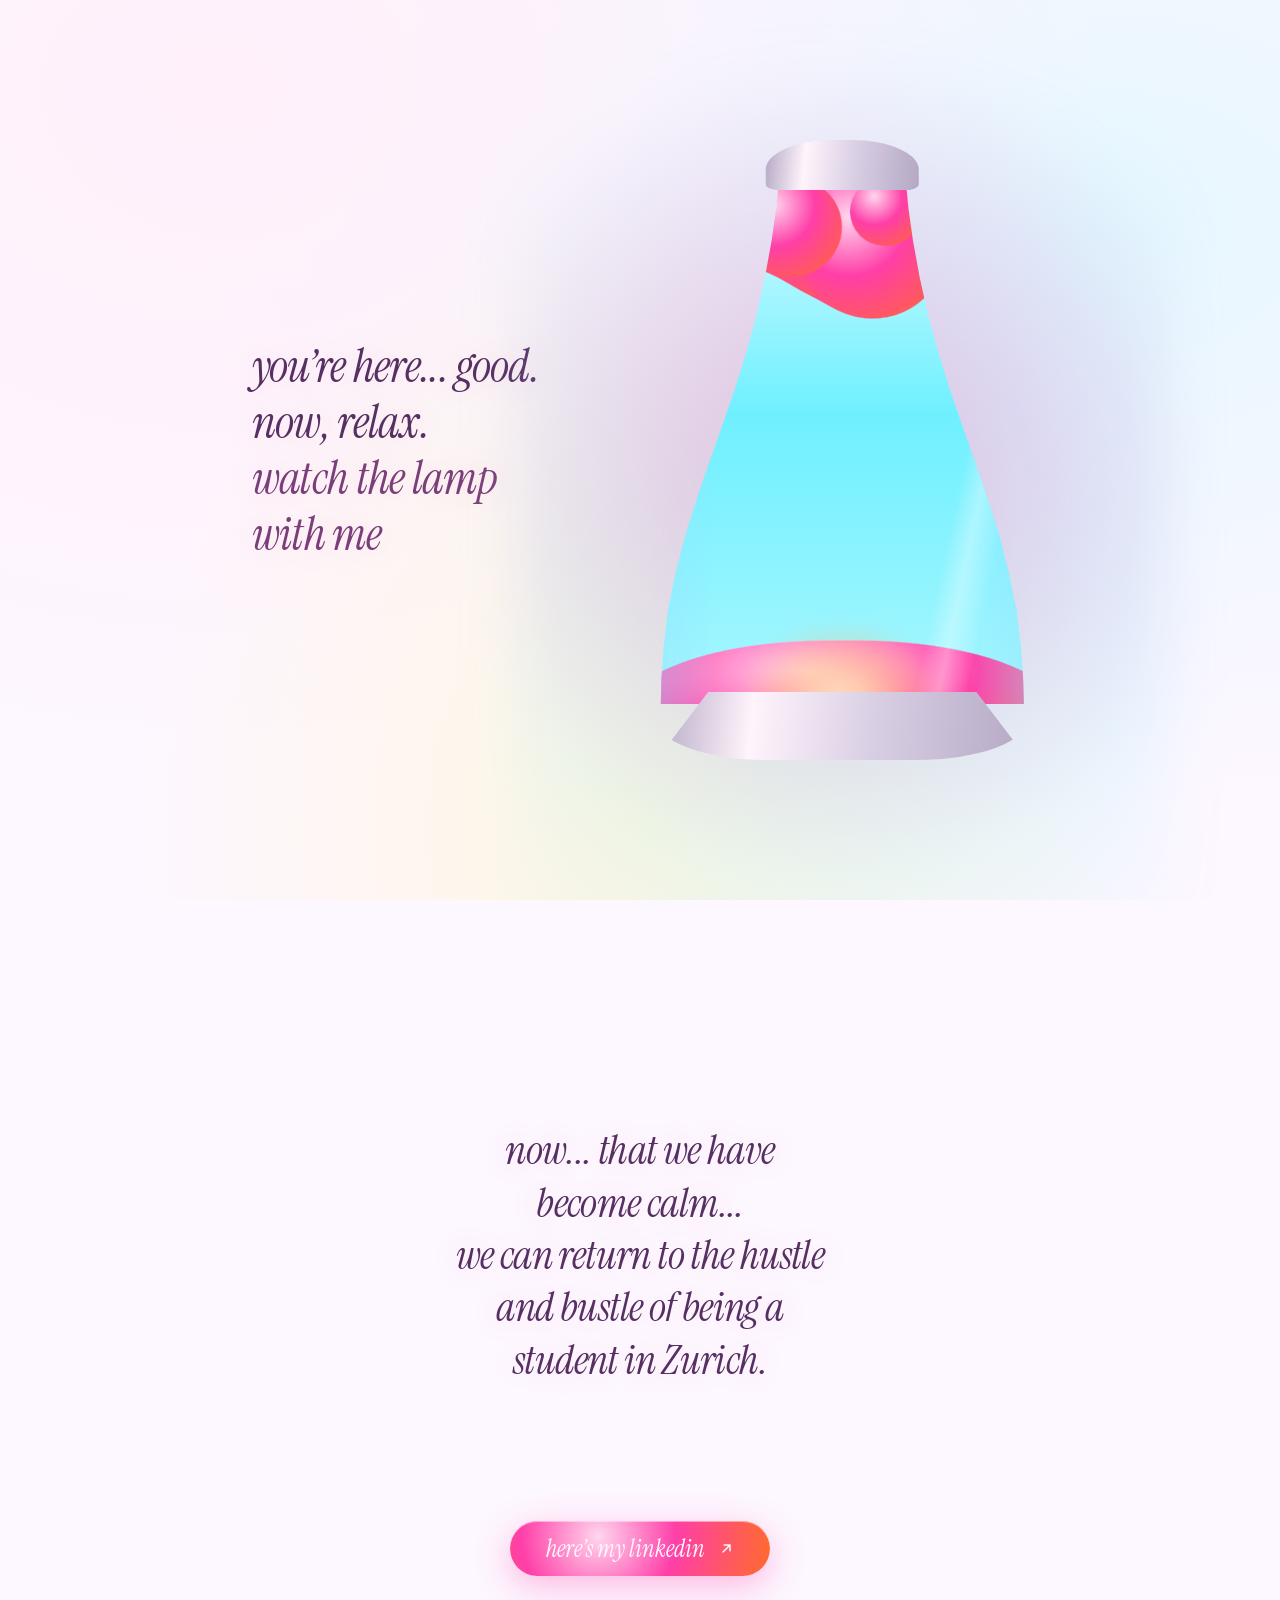
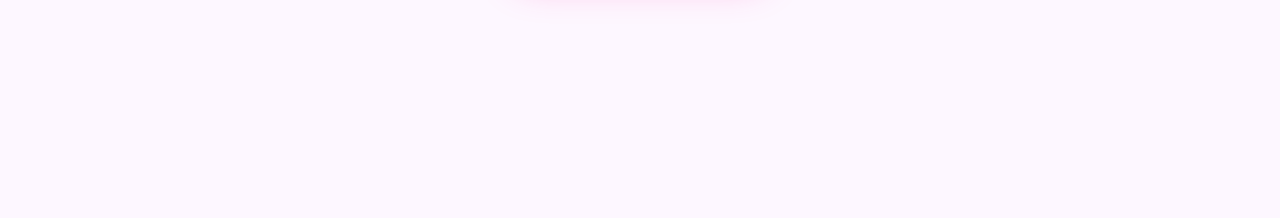
==== index.html @ 553db2cd "speed" ====
<!DOCTYPE html>
<html lang="en">
<head>
<link rel="icon" type="image/png" href="icon.png">
<meta charset="utf-8">
<meta name="viewport" content="width=device-width, initial-scale=1">
<title>Hang out with Lisa's amazing Lava lamp</title>
<style>
  @import url('https://fonts.googleapis.com/css2?family=Instrument+Serif:ital@0;1&display=swap');

  :root{
    --room-a:  #fff0fa;
    --room-b:  #e6f7ff;
    --room-c:  #fff6e2;

    --fluid-a: #6ff0ff;
    --fluid-b: #a8f7ff;
    --fluid-c: #d8fbff;

    --wax-a:   #ff3fa8;
    --wax-b:   #ff6b2c;
    --wax-hi:  #ffd6ee;

    --metal-a: #fff4fb;
    --metal-b: #d9cfe4;
    --metal-c: #b4a8c4;

    --ink:     #562f63;
  }

  *{ margin:0; padding:0; box-sizing:border-box; }

  html{ height:100%; scroll-behavior:smooth; }

  body{
    min-height:100%;
    /* Pinned to the viewport so the room behind the lamp never slides away. */
    background:
      radial-gradient(ellipse at 50% 92%, var(--room-c) 0%, transparent 55%),
      radial-gradient(ellipse at 18% 10%, var(--room-a) 0%, transparent 60%),
      radial-gradient(ellipse at 85% 25%, var(--room-b) 0%, transparent 60%),
      #fdf7ff;
    background-attachment: fixed;
  }

  /* Each screen is one full held breath. */
  .stage{
    position:relative;
    height:100vh;
    display:flex;
    align-items:center;
    justify-content:center;
    gap: clamp(2rem, 7vw, 7rem);
    padding: 5vmin;
    overflow:hidden;
  }

  /* ---- the invitation -------------------------------------------------- */

  .words{
    font-family: 'Instrument Serif', 'Iowan Old Style', Georgia, serif;
    font-style: italic;
    color: var(--ink);
    font-size: clamp(1.6rem, 3.6vw, 3.1rem);
    line-height: 1.22;
    letter-spacing: -.015em;
    max-width: 15ch;
    text-shadow: 0 0 34px rgba(255,63,168,.20);
    /* Settles into the lamp's own 9s pulse once all three lines have landed. */
    animation: breathe 9s ease-in-out 7.5s infinite;
  }

  .line{
    display:block;
    opacity:0;
    filter: blur(7px);
    transform: translateY(.4em);
    animation: surface 2.6s cubic-bezier(.22,.61,.36,1) forwards;
  }

  /* Each line arrives at roughly the pace of a blob completing a rise. */
  .line:nth-child(1){ animation-delay: .8s; }
  .line:nth-child(2){ animation-delay: 3.2s; }
  .line:nth-child(3){ animation-delay: 5.6s; }

  .line:nth-child(3){ color:#7a3f7a; }

  @keyframes surface{
    to{ opacity:1; filter: blur(0); transform: translateY(0); }
  }

  .lamp{
    position:relative;
    height: min(78vh, 620px);
    aspect-ratio: 3 / 5;
    display:grid;
    place-items:center;
  }

  /* Light thrown onto the room behind the glass. */
  .halo{
    position:absolute;
    inset:-38%;
    background:
      radial-gradient(circle at 50% 52%, rgba(255,63,168,.30) 0%, transparent 62%),
      radial-gradient(circle at 50% 60%, rgba(111,240,255,.34) 0%, transparent 70%);
    filter: blur(28px);
    animation: breathe 9s ease-in-out infinite;
  }

  /* ---- glass vessel ---------------------------------------------------- */

  .vessel{
    position:absolute;
    inset:6% 0 9% 0;
    overflow:hidden;
    /* Tapered vase silhouette: narrow neck bellying out toward the base. */
    clip-path: polygon(
      33% 0%, 32.2% 6%, 31% 12%, 29.2% 19%, 27% 26%, 24.3% 33%,
      21.2% 40%, 17.8% 47%, 14.3% 54%, 10.9% 61%, 7.8% 68%,
      5.2% 75%, 3.2% 82%, 2% 89%, 1.4% 95%, 1.2% 100%,
      98.8% 100%, 98.6% 95%, 98% 89%, 96.8% 82%, 94.8% 75%,
      92.2% 68%, 89.1% 61%, 85.7% 54%, 82.2% 47%, 78.8% 40%,
      75.7% 33%, 73% 26%, 70.8% 19%, 69% 12%, 67.8% 6%, 67% 0%
    );
    background:
      linear-gradient(180deg, var(--fluid-c) 0%, var(--fluid-a) 45%, var(--fluid-b) 100%);
  }

  /* ---- the wax --------------------------------------------------------- */

  .goo{
    position:absolute;
    inset:0;
    filter: url(#goo);
  }

  .blob{
    position:absolute;
    border-radius:50%;
    background: radial-gradient(circle at 34% 28%,
      var(--wax-hi) 0%, var(--wax-a) 42%, var(--wax-b) 100%);
    will-change: transform;
  }

  /* Reservoir at the base — blobs pinch off from it and drop back into it. */
  .pool{
    position:absolute;
    left:-12%;
    bottom:-14%;
    width:124%;
    height:26%;
    border-radius:46% 46% 12% 12% / 62% 62% 12% 12%;
    background: radial-gradient(ellipse at 42% 22%,
      var(--wax-hi) 0%, var(--wax-a) 46%, var(--wax-b) 100%);
    animation: bulge 11s ease-in-out infinite;
  }

  /* Cooled wax collecting under the neck. */
  .ceiling{
    position:absolute;
    left:8%;
    top:-9%;
    width:84%;
    height:17%;
    border-radius:16% 16% 52% 52% / 16% 16% 68% 68%;
    background: radial-gradient(ellipse at 54% 78%,
      var(--wax-hi) 0%, var(--wax-a) 48%, var(--wax-b) 100%);
    animation: sag 13s ease-in-out infinite;
  }

  .k1{ width:33%; height:23%; left:30%; animation: lava-1 19s ease-in-out infinite; }
  .k2{ width:24%; height:17%; left:16%; animation: lava-2 26s ease-in-out infinite; }
  .k3{ width:40%; height:27%; left:38%; animation: lava-3 23s ease-in-out infinite; }
  .k4{ width:19%; height:13%; left:52%; animation: lava-4 31s ease-in-out infinite; }
  .k5{ width:28%; height:19%; left:22%; animation: lava-5 29s ease-in-out infinite; }

  /* ---- glass, cap, base ------------------------------------------------ */

  /* Specular streaks sit above the wax, inside the same clip. */
  .glass{
    position:absolute;
    inset:0;
    pointer-events:none;
    background:
      linear-gradient(102deg,
        rgba(255,255,255,0) 6%,
        rgba(255,255,255,.68) 13%,
        rgba(255,255,255,0) 21%),
      linear-gradient(102deg,
        rgba(255,255,255,0) 76%,
        rgba(255,255,255,.34) 81%,
        rgba(255,255,255,0) 87%),
      linear-gradient(90deg,
        rgba(150,225,255,.42) 0%,
        rgba(255,255,255,0) 16%,
        rgba(255,255,255,0) 84%,
        rgba(150,225,255,.42) 100%);
  }

  .bubble{
    position:absolute;
    width:5px; height:5px;
    border-radius:50%;
    background: rgba(255,255,255,.85);
  }
  .u1{ left:26%; animation: bubble 7s linear infinite; }
  .u2{ left:58%; animation: bubble 9s linear infinite 2s; }
  .u3{ left:71%; animation: bubble 11s linear infinite 5s; }
  .u4{ left:41%; animation: bubble 8s linear infinite 6.5s; }

  .cap, .base{
    position:absolute;
    left:50%;
    transform: translateX(-50%);
    background: linear-gradient(96deg,
      var(--metal-c) 0%, var(--metal-a) 26%, var(--metal-b) 58%, var(--metal-c) 100%);
  }

  .cap{
    top:0;
    width:41%;
    height:8%;
    border-radius: 44% 44% 8% 8% / 60% 60% 12% 12%;
  }

  .base{
    bottom:0;
    width:100%;
    height:11%;
    border-radius: 8% 8% 30% 30% / 22% 22% 60% 60%;
    clip-path: polygon(14% 0%, 86% 0%, 100% 100%, 0% 100%);
  }

  /* The bulb glow spilling up out of the base. */
  .filament{
    position:absolute;
    bottom:8%;
    left:50%;
    width:56%;
    height:14%;
    transform: translateX(-50%);
    background: radial-gradient(ellipse at 50% 100%,
      rgba(255,244,190,.95) 0%, rgba(255,190,120,.5) 40%, transparent 72%);
    filter: blur(9px);
    animation: breathe 9s ease-in-out infinite;
  }

  /* ---- the way out ----------------------------------------------------- */

  /* Arrives only after the third line has landed, so it never hurries you. */
  .cue{
    position:absolute;
    left:50%;
    bottom: 3.5vmin;
    transform: translateX(-50%);
    display:flex;
    flex-direction:column;
    align-items:center;
    gap:.5em;
    font-family: 'Instrument Serif', Georgia, serif;
    font-style: italic;
    font-size: clamp(.85rem, 1.5vw, 1.05rem);
    color: rgba(86,47,99,.55);
    text-decoration:none;
    opacity:0;
    animation: surface 2.6s cubic-bezier(.22,.61,.36,1) 8.4s forwards;
  }
  .cue svg{ animation: drift 4s ease-in-out infinite; }
  .cue:hover, .cue:focus-visible{ color: var(--ink); }

  /* ---- coming back up -------------------------------------------------- */

  .return{ flex-direction: column; text-align:center; }

  .murmur{
    font-family: 'Instrument Serif', 'Iowan Old Style', Georgia, serif;
    font-style: italic;
    color: var(--ink);
    font-size: clamp(1.4rem, 3.2vw, 2.7rem);
    line-height: 1.28;
    letter-spacing: -.015em;
    max-width: 20ch;
    text-shadow: 0 0 34px rgba(255,63,168,.20);
  }

  .beat{
    display:block;
    opacity:0;
    filter: blur(7px);
    transform: translateY(.4em);
  }
  .beat:nth-child(3){ color:#7a3f7a; }

  /* Held until the section is actually in view, then paced like the wax. */
  .lit .beat{ animation: surface 2.6s cubic-bezier(.22,.61,.36,1) forwards; }
  .lit .beat:nth-child(1){ animation-delay: .2s; }
  .lit .beat:nth-child(2){ animation-delay: 1.9s; }
  .lit .beat:nth-child(3){ animation-delay: 3.6s; }

  .handoff{
    margin-top: clamp(2rem, 5vh, 3.4rem);
    opacity:0;
    filter: blur(7px);
    transform: translateY(.4em);
  }
  .lit .handoff{ animation: surface 2.6s cubic-bezier(.22,.61,.36,1) 4.9s forwards; }

  /* A blob that made it all the way to the top and cooled into a button. */
  .lifeline{
    display:inline-flex;
    align-items:center;
    gap:.6em;
    font-family: 'Instrument Serif', Georgia, serif;
    font-style: italic;
    font-size: clamp(1.05rem, 2vw, 1.5rem);
    color:#fff8fc;
    text-decoration:none;
    padding:.5em 1.5em;
    border-radius:999px;
    background: radial-gradient(circle at 34% 28%,
      var(--wax-hi) 0%, var(--wax-a) 44%, var(--wax-b) 100%);
    box-shadow:
      0 10px 34px rgba(255,63,168,.34),
      inset 0 1px 0 rgba(255,255,255,.45);
    transition: transform .45s cubic-bezier(.22,.61,.36,1), box-shadow .45s ease;
  }
  .lifeline:hover, .lifeline:focus-visible{
    transform: translateY(-3px);
    box-shadow:
      0 16px 44px rgba(255,63,168,.44),
      inset 0 1px 0 rgba(255,255,255,.6);
  }

  :focus-visible{ outline:2px solid var(--wax-a); outline-offset:4px; }

  /* ---- motion ---------------------------------------------------------- */

  /* Rise slow, hover, sink slow — with squash and stretch at the turns. */
  @keyframes lava-1{
    0%,100%{ transform: translate(0, 300%) scale(.85, .7); }
    18%    { transform: translate(-14%, 170%) scale(1.05, 1.15); }
    42%    { transform: translate(10%, 40%) scale(1, 1); }
    54%    { transform: translate(4%, -6%) scale(1.2, .82); }
    72%    { transform: translate(-8%, 90%) scale(.92, 1.1); }
  }
  @keyframes lava-2{
    0%,100%{ transform: translate(0, 330%) scale(.8, .68); }
    26%    { transform: translate(18%, 200%) scale(1.1, 1.12); }
    50%    { transform: translate(30%, 60%) scale(1, 1); }
    62%    { transform: translate(22%, 4%) scale(1.18, .84); }
    80%    { transform: translate(6%, 160%) scale(.95, 1.08); }
  }
  @keyframes lava-3{
    0%,100%{ transform: translate(0, 270%) scale(.78, .64); }
    22%    { transform: translate(-16%, 150%) scale(1.06, 1.14); }
    46%    { transform: translate(-24%, 30%) scale(1, 1); }
    58%    { transform: translate(-18%, -10%) scale(1.22, .8); }
    76%    { transform: translate(-4%, 120%) scale(.9, 1.12); }
  }
  @keyframes lava-4{
    0%,100%{ transform: translate(0, 360%) scale(.75, .62); }
    30%    { transform: translate(22%, 210%) scale(1.12, 1.1); }
    52%    { transform: translate(12%, 70%) scale(1, 1); }
    66%    { transform: translate(-6%, 10%) scale(1.16, .86); }
    84%    { transform: translate(-14%, 190%) scale(.94, 1.06); }
  }
  @keyframes lava-5{
    0%,100%{ transform: translate(0, 310%) scale(.82, .66); }
    24%    { transform: translate(-10%, 180%) scale(1.08, 1.13); }
    48%    { transform: translate(16%, 50%) scale(1, 1); }
    60%    { transform: translate(26%, -4%) scale(1.2, .82); }
    78%    { transform: translate(12%, 140%) scale(.93, 1.09); }
  }

  @keyframes bulge{
    0%,100%{ transform: scale(1, 1); }
    35%    { transform: scale(1.04, 1.16); }
    68%    { transform: scale(.97, .9); }
  }
  @keyframes sag{
    0%,100%{ transform: scale(1, 1); }
    40%    { transform: scale(1.06, 1.2) translateY(4%); }
    72%    { transform: scale(.94, .88); }
  }
  @keyframes bubble{
    0%   { transform: translateY(560%); opacity:0; }
    12%  { opacity:.9; }
    88%  { opacity:.7; }
    100% { transform: translateY(-40%); opacity:0; }
  }
  @keyframes breathe{
    0%,100%{ opacity:.82; }
    50%    { opacity:1; }
  }
  @keyframes drift{
    0%,100%{ transform: translateY(0); }
    50%    { transform: translateY(5px); }
  }

  @media (max-width: 820px){
    .stage{ flex-direction: column; gap: 3vh; }
    .lamp{ height: min(56vh, 460px); }
    .words{ max-width: 20ch; text-align:center; }
    .cue{ bottom: 2vmin; }
  }

  @media (prefers-reduced-motion: reduce){
    .k1{ transform: translate(0, 120%) scale(1, .95); }
    .k2{ transform: translate(18%, 210%) scale(.95, 1); }
    /* ...one per blob, scattered up the vessel */
    .bubble{ opacity: 0; }
    html{ scroll-behavior:auto; }
    .beat, .handoff, .cue{ opacity:1; filter:none; transform:none; animation:none; }
    .cue{ transform: translateX(-50%); }
    .cue svg{ animation:none; }
  }
</style>
</head>
<body>

<section class="stage">

  <p class="words">
    <span class="line">you’re here... good.</span>
    <span class="line">now, relax.</span>
    <span class="line">watch the lamp with me</span>
  </p>

  <div class="lamp">
    <div class="halo"></div>

    <div class="vessel">
      <div class="goo">
        <div class="pool"></div>
        <div class="ceiling"></div>
        <div class="blob k1"></div>
        <div class="blob k2"></div>
        <div class="blob k3"></div>
        <div class="blob k4"></div>
        <div class="blob k5"></div>
      </div>

      <div class="bubble u1"></div>
      <div class="bubble u2"></div>
      <div class="bubble u3"></div>
      <div class="bubble u4"></div>

      <div class="glass"></div>
    </div>

    <div class="filament"></div>
    <div class="cap"></div>
    <div class="base"></div>
  </div>

<!--
  <a class="cue" href="#return">
    when you’re ready
    <svg width="18" height="11" viewBox="0 0 18 11" fill="none" aria-hidden="true">
      <path d="M1 1l8 8 8-8" stroke="currentColor" stroke-width="1.4"
            stroke-linecap="round" stroke-linejoin="round"/>
    </svg>
  </a>
-->

</section>

<section class="stage return" id="return">

  <p class="murmur">
    <span class="beat">now... that we have become calm...</span>
    <span class="beat">we can return to the hustle and bustle of being a student in Zurich.</span>
  </p>

  <div class="handoff">
    <!-- Swap in your own profile URL. -->
    <a class="lifeline" href="www.linkedin.com/in/lisa-gehrig-001ab7400"
       target="_blank" rel="noopener">
      here’s my linkedin
      <svg width="15" height="15" viewBox="0 0 15 15" fill="none" aria-hidden="true">
        <path d="M4 11L11 4M11 4H5.2M11 4v5.8" stroke="currentColor"
              stroke-width="1.5" stroke-linecap="round" stroke-linejoin="round"/>
      </svg>
    </a>
  </div>

</section>

  <!-- Metaballs: blur everything together, then snap the alpha back to a hard
       edge. Shapes that merely come close now fuse into one surface. -->
  <svg width="0" height="0" aria-hidden="true" focusable="false">
    <filter id="goo" x="-25%" y="-25%" width="150%" height="150%"
            color-interpolation-filters="sRGB">
      <feGaussianBlur in="SourceGraphic" stdDeviation="14" result="soft"/>
      <feColorMatrix in="soft" type="matrix" result="tight"
        values="1 0 0 0 0
                0 1 0 0 0
                0 0 1 0 0
                0 0 0 26 -12"/>
      <feComposite in="SourceGraphic" in2="tight" operator="atop"/>
    </filter>
  </svg>

<script>
  // The second screen holds its breath until you've actually arrived.
  const closing = document.getElementById('return');
  const watcher = new IntersectionObserver((entries) => {
    entries.forEach((entry) => {
      if (entry.isIntersecting) {
        entry.target.classList.add('lit');
        watcher.unobserve(entry.target);
      }
    });
  }, { threshold: 0.45 });
  watcher.observe(closing);
</script>

</body>
</html>
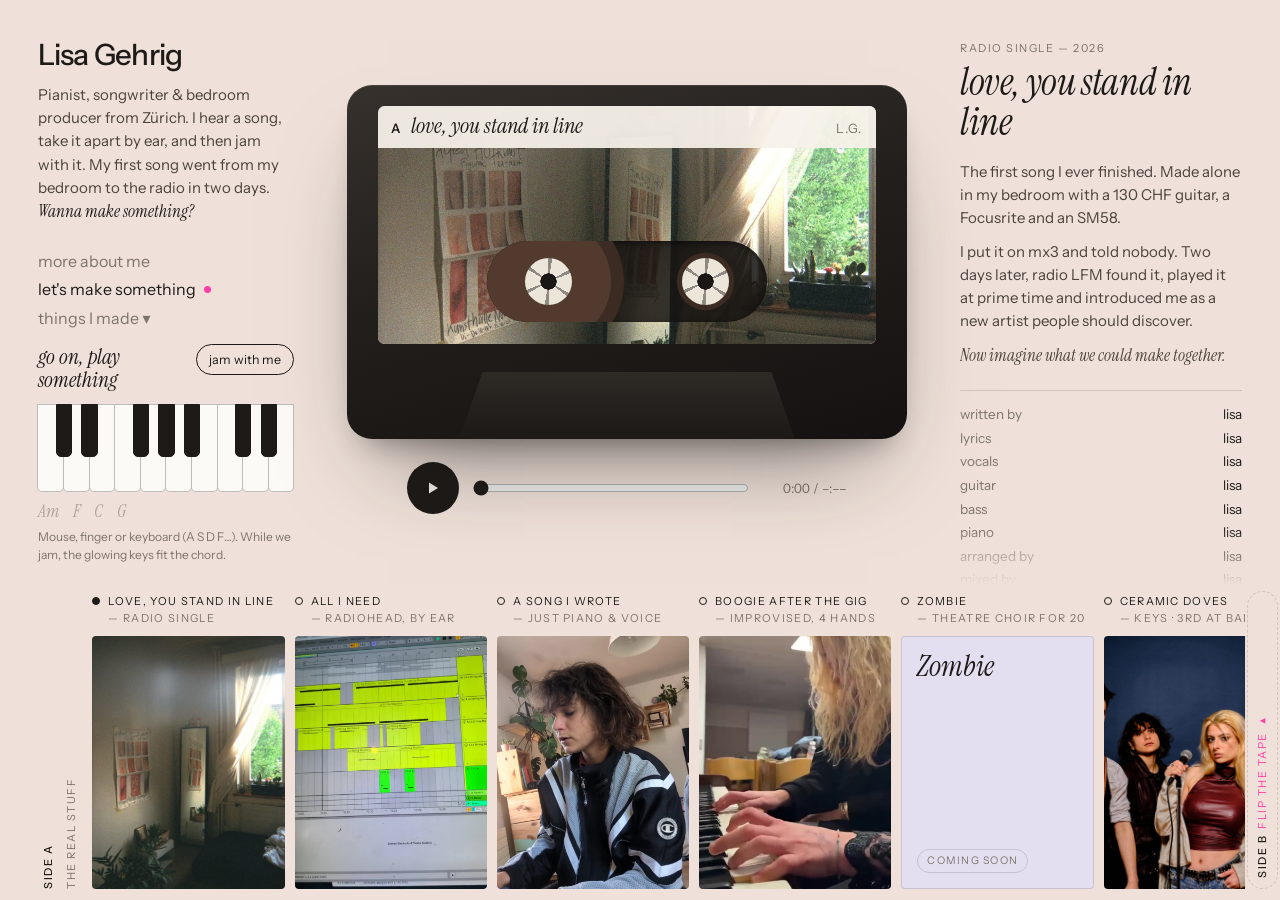
==== commit 0a0acd14: "put music page to front page" ====
--- a/index.html
+++ b/index.html
@@ -1,520 +1,141 @@
 <!DOCTYPE html>
 <html lang="en">
 <head>
-<link rel="icon" type="image/png" href="icon.png">
-<meta charset="utf-8">
-<meta name="viewport" content="width=device-width, initial-scale=1">
-<title>Hang out with Lisa's amazing Lava lamp</title>
-<style>
-  @import url('https://fonts.googleapis.com/css2?family=Instrument+Serif:ital@0;1&display=swap');
+  <meta charset="utf-8">
+  <meta name="viewport" content="width=device-width, initial-scale=1">
+  <title>Lisa Gehrig: let's make music</title>
+  <meta name="description" content="Lisa Gehrig: pianist, songwriter and bedroom producer from Zürich. Co-writing, production, keys for your band. Let's make something together.">
+  <meta name="author" content="Lisa Gehrig">
+  <meta property="og:title" content="Lisa Gehrig: let's make music">
+  <meta property="og:description" content="Pianist, songwriter and bedroom producer from Zürich. My first song went from my bedroom to the radio in two days. Let's make something together.">
+  <link rel="icon" type="image/png" href="../icon.png">
 
-  :root{
-    --room-a:  #fff0fa;
-    --room-b:  #e6f7ff;
-    --room-c:  #fff6e2;
-
-    --fluid-a: #6ff0ff;
-    --fluid-b: #a8f7ff;
-    --fluid-c: #d8fbff;
-
-    --wax-a:   #ff3fa8;
-    --wax-b:   #ff6b2c;
-    --wax-hi:  #ffd6ee;
-
-    --metal-a: #fff4fb;
-    --metal-b: #d9cfe4;
-    --metal-c: #b4a8c4;
-
-    --ink:     #562f63;
-  }
-
-  *{ margin:0; padding:0; box-sizing:border-box; }
-
-  html{ height:100%; scroll-behavior:smooth; }
-
-  body{
-    min-height:100%;
-    /* Pinned to the viewport so the room behind the lamp never slides away. */
-    background:
-      radial-gradient(ellipse at 50% 92%, var(--room-c) 0%, transparent 55%),
-      radial-gradient(ellipse at 18% 10%, var(--room-a) 0%, transparent 60%),
-      radial-gradient(ellipse at 85% 25%, var(--room-b) 0%, transparent 60%),
-      #fdf7ff;
-    background-attachment: fixed;
-  }
-
-  /* Each screen is one full held breath. */
-  .stage{
-    position:relative;
-    height:100vh;
-    display:flex;
-    align-items:center;
-    justify-content:center;
-    gap: clamp(2rem, 7vw, 7rem);
-    padding: 5vmin;
-    overflow:hidden;
-  }
-
-  /* ---- the invitation -------------------------------------------------- */
-
-  .words{
-    font-family: 'Instrument Serif', 'Iowan Old Style', Georgia, serif;
-    font-style: italic;
-    color: var(--ink);
-    font-size: clamp(1.6rem, 3.6vw, 3.1rem);
-    line-height: 1.22;
-    letter-spacing: -.015em;
-    max-width: 15ch;
-    text-shadow: 0 0 34px rgba(255,63,168,.20);
-    /* Settles into the lamp's own 9s pulse once all three lines have landed. */
-    animation: breathe 9s ease-in-out 7.5s infinite;
-  }
-
-  .line{
-    display:block;
-    opacity:0;
-    filter: blur(7px);
-    transform: translateY(.4em);
-    animation: surface 2.6s cubic-bezier(.22,.61,.36,1) forwards;
-  }
-
-  /* Each line arrives at roughly the pace of a blob completing a rise. */
-  .line:nth-child(1){ animation-delay: .8s; }
-  .line:nth-child(2){ animation-delay: 3.2s; }
-  .line:nth-child(3){ animation-delay: 5.6s; }
-
-  .line:nth-child(3){ color:#7a3f7a; }
-
-  @keyframes surface{
-    to{ opacity:1; filter: blur(0); transform: translateY(0); }
-  }
-
-  .lamp{
-    position:relative;
-    height: min(78vh, 620px);
-    aspect-ratio: 3 / 5;
-    display:grid;
-    place-items:center;
-  }
-
-  /* Light thrown onto the room behind the glass. */
-  .halo{
-    position:absolute;
-    inset:-38%;
-    background:
-      radial-gradient(circle at 50% 52%, rgba(255,63,168,.30) 0%, transparent 62%),
-      radial-gradient(circle at 50% 60%, rgba(111,240,255,.34) 0%, transparent 70%);
-    filter: blur(28px);
-    animation: breathe 9s ease-in-out infinite;
-  }
-
-  /* ---- glass vessel ---------------------------------------------------- */
-
-  .vessel{
-    position:absolute;
-    inset:6% 0 9% 0;
-    overflow:hidden;
-    /* Tapered vase silhouette: narrow neck bellying out toward the base. */
-    clip-path: polygon(
-      33% 0%, 32.2% 6%, 31% 12%, 29.2% 19%, 27% 26%, 24.3% 33%,
-      21.2% 40%, 17.8% 47%, 14.3% 54%, 10.9% 61%, 7.8% 68%,
-      5.2% 75%, 3.2% 82%, 2% 89%, 1.4% 95%, 1.2% 100%,
-      98.8% 100%, 98.6% 95%, 98% 89%, 96.8% 82%, 94.8% 75%,
-      92.2% 68%, 89.1% 61%, 85.7% 54%, 82.2% 47%, 78.8% 40%,
-      75.7% 33%, 73% 26%, 70.8% 19%, 69% 12%, 67.8% 6%, 67% 0%
-    );
-    background:
-      linear-gradient(180deg, var(--fluid-c) 0%, var(--fluid-a) 45%, var(--fluid-b) 100%);
-  }
-
-  /* ---- the wax --------------------------------------------------------- */
-
-  .goo{
-    position:absolute;
-    inset:0;
-    filter: url(#goo);
-  }
-
-  .blob{
-    position:absolute;
-    border-radius:50%;
-    background: radial-gradient(circle at 34% 28%,
-      var(--wax-hi) 0%, var(--wax-a) 42%, var(--wax-b) 100%);
-    will-change: transform;
-  }
-
-  /* Reservoir at the base — blobs pinch off from it and drop back into it. */
-  .pool{
-    position:absolute;
-    left:-12%;
-    bottom:-14%;
-    width:124%;
-    height:26%;
-    border-radius:46% 46% 12% 12% / 62% 62% 12% 12%;
-    background: radial-gradient(ellipse at 42% 22%,
-      var(--wax-hi) 0%, var(--wax-a) 46%, var(--wax-b) 100%);
-    animation: bulge 11s ease-in-out infinite;
-  }
-
-  /* Cooled wax collecting under the neck. */
-  .ceiling{
-    position:absolute;
-    left:8%;
-    top:-9%;
-    width:84%;
-    height:17%;
-    border-radius:16% 16% 52% 52% / 16% 16% 68% 68%;
-    background: radial-gradient(ellipse at 54% 78%,
-      var(--wax-hi) 0%, var(--wax-a) 48%, var(--wax-b) 100%);
-    animation: sag 13s ease-in-out infinite;
-  }
-
-  .k1{ width:33%; height:23%; left:30%; animation: lava-1 19s ease-in-out infinite; }
-  .k2{ width:24%; height:17%; left:16%; animation: lava-2 26s ease-in-out infinite; }
-  .k3{ width:40%; height:27%; left:38%; animation: lava-3 23s ease-in-out infinite; }
-  .k4{ width:19%; height:13%; left:52%; animation: lava-4 31s ease-in-out infinite; }
-  .k5{ width:28%; height:19%; left:22%; animation: lava-5 29s ease-in-out infinite; }
-
-  /* ---- glass, cap, base ------------------------------------------------ */
-
-  /* Specular streaks sit above the wax, inside the same clip. */
-  .glass{
-    position:absolute;
-    inset:0;
-    pointer-events:none;
-    background:
-      linear-gradient(102deg,
-        rgba(255,255,255,0) 6%,
-        rgba(255,255,255,.68) 13%,
-        rgba(255,255,255,0) 21%),
-      linear-gradient(102deg,
-        rgba(255,255,255,0) 76%,
-        rgba(255,255,255,.34) 81%,
-        rgba(255,255,255,0) 87%),
-      linear-gradient(90deg,
-        rgba(150,225,255,.42) 0%,
-        rgba(255,255,255,0) 16%,
-        rgba(255,255,255,0) 84%,
-        rgba(150,225,255,.42) 100%);
-  }
-
-  .bubble{
-    position:absolute;
-    width:5px; height:5px;
-    border-radius:50%;
-    background: rgba(255,255,255,.85);
-  }
-  .u1{ left:26%; animation: bubble 7s linear infinite; }
-  .u2{ left:58%; animation: bubble 9s linear infinite 2s; }
-  .u3{ left:71%; animation: bubble 11s linear infinite 5s; }
-  .u4{ left:41%; animation: bubble 8s linear infinite 6.5s; }
-
-  .cap, .base{
-    position:absolute;
-    left:50%;
-    transform: translateX(-50%);
-    background: linear-gradient(96deg,
-      var(--metal-c) 0%, var(--metal-a) 26%, var(--metal-b) 58%, var(--metal-c) 100%);
-  }
-
-  .cap{
-    top:0;
-    width:41%;
-    height:8%;
-    border-radius: 44% 44% 8% 8% / 60% 60% 12% 12%;
-  }
-
-  .base{
-    bottom:0;
-    width:100%;
-    height:11%;
-    border-radius: 8% 8% 30% 30% / 22% 22% 60% 60%;
-    clip-path: polygon(14% 0%, 86% 0%, 100% 100%, 0% 100%);
-  }
-
-  /* The bulb glow spilling up out of the base. */
-  .filament{
-    position:absolute;
-    bottom:8%;
-    left:50%;
-    width:56%;
-    height:14%;
-    transform: translateX(-50%);
-    background: radial-gradient(ellipse at 50% 100%,
-      rgba(255,244,190,.95) 0%, rgba(255,190,120,.5) 40%, transparent 72%);
-    filter: blur(9px);
-    animation: breathe 9s ease-in-out infinite;
-  }
-
-  /* ---- the way out ----------------------------------------------------- */
-
-  /* Arrives only after the third line has landed, so it never hurries you. */
-  .cue{
-    position:absolute;
-    left:50%;
-    bottom: 3.5vmin;
-    transform: translateX(-50%);
-    display:flex;
-    flex-direction:column;
-    align-items:center;
-    gap:.5em;
-    font-family: 'Instrument Serif', Georgia, serif;
-    font-style: italic;
-    font-size: clamp(.85rem, 1.5vw, 1.05rem);
-    color: rgba(86,47,99,.55);
-    text-decoration:none;
-    opacity:0;
-    animation: surface 2.6s cubic-bezier(.22,.61,.36,1) 8.4s forwards;
-  }
-  .cue svg{ animation: drift 4s ease-in-out infinite; }
-  .cue:hover, .cue:focus-visible{ color: var(--ink); }
-
-  /* ---- coming back up -------------------------------------------------- */
-
-  .return{ flex-direction: column; text-align:center; }
-
-  .murmur{
-    font-family: 'Instrument Serif', 'Iowan Old Style', Georgia, serif;
-    font-style: italic;
-    color: var(--ink);
-    font-size: clamp(1.4rem, 3.2vw, 2.7rem);
-    line-height: 1.28;
-    letter-spacing: -.015em;
-    max-width: 20ch;
-    text-shadow: 0 0 34px rgba(255,63,168,.20);
-  }
-
-  .beat{
-    display:block;
-    opacity:0;
-    filter: blur(7px);
-    transform: translateY(.4em);
-  }
-  .beat:nth-child(3){ color:#7a3f7a; }
-
-  /* Held until the section is actually in view, then paced like the wax. */
-  .lit .beat{ animation: surface 2.6s cubic-bezier(.22,.61,.36,1) forwards; }
-  .lit .beat:nth-child(1){ animation-delay: .2s; }
-  .lit .beat:nth-child(2){ animation-delay: 1.9s; }
-  .lit .beat:nth-child(3){ animation-delay: 3.6s; }
-
-  .handoff{
-    margin-top: clamp(2rem, 5vh, 3.4rem);
-    opacity:0;
-    filter: blur(7px);
-    transform: translateY(.4em);
-  }
-  .lit .handoff{ animation: surface 2.6s cubic-bezier(.22,.61,.36,1) 4.9s forwards; }
-
-  /* A blob that made it all the way to the top and cooled into a button. */
-  .lifeline{
-    display:inline-flex;
-    align-items:center;
-    gap:.6em;
-    font-family: 'Instrument Serif', Georgia, serif;
-    font-style: italic;
-    font-size: clamp(1.05rem, 2vw, 1.5rem);
-    color:#fff8fc;
-    text-decoration:none;
-    padding:.5em 1.5em;
-    border-radius:999px;
-    background: radial-gradient(circle at 34% 28%,
-      var(--wax-hi) 0%, var(--wax-a) 44%, var(--wax-b) 100%);
-    box-shadow:
-      0 10px 34px rgba(255,63,168,.34),
-      inset 0 1px 0 rgba(255,255,255,.45);
-    transition: transform .45s cubic-bezier(.22,.61,.36,1), box-shadow .45s ease;
-  }
-  .lifeline:hover, .lifeline:focus-visible{
-    transform: translateY(-3px);
-    box-shadow:
-      0 16px 44px rgba(255,63,168,.44),
-      inset 0 1px 0 rgba(255,255,255,.6);
-  }
-
-  :focus-visible{ outline:2px solid var(--wax-a); outline-offset:4px; }
-
-  /* ---- motion ---------------------------------------------------------- */
-
-  /* Rise slow, hover, sink slow — with squash and stretch at the turns. */
-  @keyframes lava-1{
-    0%,100%{ transform: translate(0, 300%) scale(.85, .7); }
-    18%    { transform: translate(-14%, 170%) scale(1.05, 1.15); }
-    42%    { transform: translate(10%, 40%) scale(1, 1); }
-    54%    { transform: translate(4%, -6%) scale(1.2, .82); }
-    72%    { transform: translate(-8%, 90%) scale(.92, 1.1); }
-  }
-  @keyframes lava-2{
-    0%,100%{ transform: translate(0, 330%) scale(.8, .68); }
-    26%    { transform: translate(18%, 200%) scale(1.1, 1.12); }
-    50%    { transform: translate(30%, 60%) scale(1, 1); }
-    62%    { transform: translate(22%, 4%) scale(1.18, .84); }
-    80%    { transform: translate(6%, 160%) scale(.95, 1.08); }
-  }
-  @keyframes lava-3{
-    0%,100%{ transform: translate(0, 270%) scale(.78, .64); }
-    22%    { transform: translate(-16%, 150%) scale(1.06, 1.14); }
-    46%    { transform: translate(-24%, 30%) scale(1, 1); }
-    58%    { transform: translate(-18%, -10%) scale(1.22, .8); }
-    76%    { transform: translate(-4%, 120%) scale(.9, 1.12); }
-  }
-  @keyframes lava-4{
-    0%,100%{ transform: translate(0, 360%) scale(.75, .62); }
-    30%    { transform: translate(22%, 210%) scale(1.12, 1.1); }
-    52%    { transform: translate(12%, 70%) scale(1, 1); }
-    66%    { transform: translate(-6%, 10%) scale(1.16, .86); }
-    84%    { transform: translate(-14%, 190%) scale(.94, 1.06); }
-  }
-  @keyframes lava-5{
-    0%,100%{ transform: translate(0, 310%) scale(.82, .66); }
-    24%    { transform: translate(-10%, 180%) scale(1.08, 1.13); }
-    48%    { transform: translate(16%, 50%) scale(1, 1); }
-    60%    { transform: translate(26%, -4%) scale(1.2, .82); }
-    78%    { transform: translate(12%, 140%) scale(.93, 1.09); }
-  }
-
-  @keyframes bulge{
-    0%,100%{ transform: scale(1, 1); }
-    35%    { transform: scale(1.04, 1.16); }
-    68%    { transform: scale(.97, .9); }
-  }
-  @keyframes sag{
-    0%,100%{ transform: scale(1, 1); }
-    40%    { transform: scale(1.06, 1.2) translateY(4%); }
-    72%    { transform: scale(.94, .88); }
-  }
-  @keyframes bubble{
-    0%   { transform: translateY(560%); opacity:0; }
-    12%  { opacity:.9; }
-    88%  { opacity:.7; }
-    100% { transform: translateY(-40%); opacity:0; }
-  }
-  @keyframes breathe{
-    0%,100%{ opacity:.82; }
-    50%    { opacity:1; }
-  }
-  @keyframes drift{
-    0%,100%{ transform: translateY(0); }
-    50%    { transform: translateY(5px); }
-  }
-
-  @media (max-width: 820px){
-    .stage{ flex-direction: column; gap: 3vh; }
-    .lamp{ height: min(56vh, 460px); }
-    .words{ max-width: 20ch; text-align:center; }
-    .cue{ bottom: 2vmin; }
-  }
-
-  @media (prefers-reduced-motion: reduce){
-    .k1{ transform: translate(0, 120%) scale(1, .95); }
-    .k2{ transform: translate(18%, 210%) scale(.95, 1); }
-    /* ...one per blob, scattered up the vessel */
-    .bubble{ opacity: 0; }
-    html{ scroll-behavior:auto; }
-    .beat, .handoff, .cue{ opacity:1; filter:none; transform:none; animation:none; }
-    .cue{ transform: translateX(-50%); }
-    .cue svg{ animation:none; }
-  }
-</style>
+  <link rel="preconnect" href="https://fonts.googleapis.com">
+  <link rel="preconnect" href="https://fonts.gstatic.com" crossorigin>
+  <link href="https://fonts.googleapis.com/css2?family=Instrument+Sans:wght@400;500;600&family=Instrument+Serif:ital@0;1&display=swap" rel="stylesheet">
+  <link rel="stylesheet" href="style.css">
 </head>
 <body>
 
-<section class="stage">
+<div class="app">
 
-  <p class="words">
-    <span class="line">you’re here... good.</span>
-    <span class="line">now, relax.</span>
-    <span class="line">watch the lamp with me</span>
-  </p>
+  <!-- ===== LEFT: who I am + menu ===== -->
+  <header class="side">
+    <h1 class="name">Lisa Gehrig</h1>
 
-  <div class="lamp">
-    <div class="halo"></div>
+    <p class="intro">
+      Pianist, songwriter &amp; bedroom producer from Zürich.
+      I hear a song, take it apart by ear, and then jam with it.
+      My first song went from my bedroom to the radio in two days.
+      <em>Wanna make something?</em>
+    </p>
 
-    <div class="vessel">
-      <div class="goo">
-        <div class="pool"></div>
-        <div class="ceiling"></div>
-        <div class="blob k1"></div>
-        <div class="blob k2"></div>
-        <div class="blob k3"></div>
-        <div class="blob k4"></div>
-        <div class="blob k5"></div>
-      </div>
+    <nav class="menu" aria-label="Menu">
+      <button type="button" data-open="about">more about me</button>
+      <button type="button" data-open="together" class="menu__hot">let's make something</button>
+      <a href="#strip">things I made <span aria-hidden="true">▾</span></a>
+    </nav>
+  </header>
 
-      <div class="bubble u1"></div>
-      <div class="bubble u2"></div>
-      <div class="bubble u3"></div>
-      <div class="bubble u4"></div>
+  <!-- ===== MIDDLE: the stage (cassette, video or photo, filled by app.js) ===== -->
+  <main class="stage" id="stage" aria-label="Now on stage"></main>
 
-      <div class="glass"></div>
+  <!-- ===== RIGHT: the story of whatever is on stage (filled by app.js) ===== -->
+  <article class="panel" id="panel" aria-live="polite"></article>
+
+  <!-- ===== LEFT, LOWER: the toy piano (piano.js) ===== -->
+  <section class="toy" aria-labelledby="toy-title">
+    <div class="toy__head">
+      <h2 class="toy__title" id="toy-title">go on, play something</h2>
+      <button type="button" class="toy__jam" id="jam" aria-pressed="false">jam with me</button>
+    </div>
+    <div class="keys" id="keys" aria-hidden="true"></div>
+    <p class="toy__chords" id="chords" aria-hidden="true">
+      <span>Am</span><span>F</span><span>C</span><span>G</span>
+    </p>
+    <p class="toy__hint">Mouse, finger or keyboard (A&nbsp;S&nbsp;D&nbsp;F…). While we jam, the glowing keys fit the chord.</p>
+  </section>
+
+  <!-- ===== BOTTOM: the strip of songs & clips (filled by app.js from items.js) ===== -->
+  <section class="strip" id="strip" aria-label="Songs and clips">
+    <ul class="strip__list" id="strip-list"></ul>
+  </section>
+
+</div>
+
+<!-- One shared player for songs. The cassette on stage is its remote control. -->
+<audio id="song" preload="metadata"></audio>
+
+
+<!-- ===== SHEET: more about me ===== -->
+<dialog class="sheet" id="about" aria-labelledby="about-title">
+  <div class="sheet__inner">
+    <button type="button" class="sheet__close" data-close>close</button>
+
+    <h2 class="sheet__title" id="about-title">more about me</h2>
+
+    <p>
+      I'm Lisa. I play piano, a lot. Also some guitar and ukulele, a bit of
+      bass and drums, and I sing.
+    </p>
+    <p>
+      My favourite game: put on a random song, take it apart by ear as fast as
+      I can (chords, inversions, melodies, countermelodies), play it back, and
+      then jam with it.
+    </p>
+
+    <h3 class="sheet__sub">with other people</h3>
+    <dl class="facts">
+      <div><dt>band</dt><dd>keys &amp; backing vocals in <em>Ceramic Doves</em></dd></div>
+      <div><dt>band-it 2025</dt><dd>3rd place</dd></div>
+      <div><dt>coaching</dt><dd>Moritz von Tobel, through Vorstadt Sounds' VSS Bounce</dd></div>
+      <div><dt>stages</dt><dd>Openair Greifensee, Moods, Althörnli Openair, Powerplay Nights, Vorstadt Sounds Festival</dd></div>
+      <div><dt>theatre</dt><dd>choir for a 20-person ensemble (an adaptation of “Zombie”) + an original song</dd></div>
+      <div><dt>solo</dt><dd>first song ever → on radio LFM two days after upload</dd></div>
+    </dl>
+
+    <figure class="sheet__photo">
+      <img src="media/ceramic-doves.jpg" alt="Ceramic Doves on stage at the Winterthurer Musikfestwochen, crowd in front of the stage" loading="lazy">
+      <figcaption>ceramic doves at the winterthurer musikfestwochen</figcaption>
+    </figure>
+  </div>
+</dialog>
+
+
+<!-- ===== SHEET: let's make something ===== -->
+<dialog class="sheet" id="together" aria-labelledby="together-title">
+  <div class="sheet__inner">
+    <button type="button" class="sheet__close" data-close>close</button>
+
+    <h2 class="sheet__title" id="together-title">let's make something.</h2>
+    <p>Pick whatever sounds fun. Any combination works:</p>
+
+    <div class="chips" id="chips">
+      <button type="button" class="chip" aria-pressed="false">co-write a song</button>
+      <button type="button" class="chip" aria-pressed="false">produce a track</button>
+      <button type="button" class="chip" aria-pressed="false">play keys in a band</button>
+      <button type="button" class="chip" aria-pressed="false">arrange a choir</button>
+      <button type="button" class="chip" aria-pressed="false">make music for theatre or film</button>
+      <button type="button" class="chip" aria-pressed="false">just jam</button>
     </div>
 
-    <div class="filament"></div>
-    <div class="cap"></div>
-    <div class="base"></div>
+    <a class="cta" id="write-me" href="mailto:kontakt@lisa-gehrig.ch">write me <span aria-hidden="true">→</span></a>
+
+    <p class="sheet__aside">
+      Or send me a song you love. I'll take it apart by ear and we jam on it.
+    </p>
+
+    <p class="sheet__small">
+      <a href="mailto:kontakt@lisa-gehrig.ch">kontakt@lisa-gehrig.ch</a> ·
+      <a href="https://mx3.ch/lisagehrig" target="_blank" rel="noopener">mx3</a> ·
+      spotify? not yet. lol.
+    </p>
   </div>
+</dialog>
 
-<!--
-  <a class="cue" href="#return">
-    when you’re ready
-    <svg width="18" height="11" viewBox="0 0 18 11" fill="none" aria-hidden="true">
-      <path d="M1 1l8 8 8-8" stroke="currentColor" stroke-width="1.4"
-            stroke-linecap="round" stroke-linejoin="round"/>
-    </svg>
-  </a>
--->
 
-</section>
-
-<section class="stage return" id="return">
-
-  <p class="murmur">
-    <span class="beat">now... that we have become calm...</span>
-    <span class="beat">we can return to the hustle and bustle of being a student in Zurich.</span>
-  </p>
-
-  <div class="handoff">
-    <!-- Swap in your own profile URL. -->
-    <a class="lifeline" href="www.linkedin.com/in/lisa-gehrig-001ab7400"
-       target="_blank" rel="noopener">
-      here’s my linkedin
-      <svg width="15" height="15" viewBox="0 0 15 15" fill="none" aria-hidden="true">
-        <path d="M4 11L11 4M11 4H5.2M11 4v5.8" stroke="currentColor"
-              stroke-width="1.5" stroke-linecap="round" stroke-linejoin="round"/>
-      </svg>
-    </a>
-  </div>
-
-</section>
-
-  <!-- Metaballs: blur everything together, then snap the alpha back to a hard
-       edge. Shapes that merely come close now fuse into one surface. -->
-  <svg width="0" height="0" aria-hidden="true" focusable="false">
-    <filter id="goo" x="-25%" y="-25%" width="150%" height="150%"
-            color-interpolation-filters="sRGB">
-      <feGaussianBlur in="SourceGraphic" stdDeviation="14" result="soft"/>
-      <feColorMatrix in="soft" type="matrix" result="tight"
-        values="1 0 0 0 0
-                0 1 0 0 0
-                0 0 1 0 0
-                0 0 0 26 -12"/>
-      <feComposite in="SourceGraphic" in2="tight" operator="atop"/>
-    </filter>
-  </svg>
-
-<script>
-  // The second screen holds its breath until you've actually arrived.
-  const closing = document.getElementById('return');
-  const watcher = new IntersectionObserver((entries) => {
-    entries.forEach((entry) => {
-      if (entry.isIntersecting) {
-        entry.target.classList.add('lit');
-        watcher.unobserve(entry.target);
-      }
-    });
-  }, { threshold: 0.45 });
-  watcher.observe(closing);
-</script>
-
+<script src="items.js"></script>
+<script src="app.js"></script>
+<script src="piano.js"></script>
 </body>
-</html>+</html>
--- a/style.css
+++ b/style.css
@@ -0,0 +1,785 @@
+/* ==========================================================================
+   Lisa Gehrig: music page
+
+    1. Colours, sizes, motion
+    2. Base
+    3. Layout: one calm screen on big displays
+    4. Left: name, intro, menu
+    5. Stage: cassette, video, photo, "coming soon"
+    6. Right: the story panel
+    7. Bottom: the strip
+    8. Toy piano
+    9. Sheets ("more about me", "let's make something")
+   10. Small screens: everything stacks
+   11. Less motion, for people who asked their device for it
+   ========================================================================== */
+
+
+/* ---------- 1. Colours, sizes, motion ---------- */
+
+:root {
+  --paper: #f4f0ea;
+  --tint: var(--paper);          /* changes with the selected card (app.js) */
+  --ink: #1d1a17;
+  --ink-soft: #4a433c;
+  --muted: #7d746b;
+  --hair: rgba(29, 26, 23, 0.14);
+  --pink: #ff3fa8;               /* the lava-lamp pink from the main page */
+  --tape: #231f1c;
+
+  --pad: clamp(20px, 3vw, 46px);
+  --side: clamp(250px, 23vw, 330px);
+  --info: clamp(280px, 25vw, 380px);
+  --strip: clamp(230px, 35vh, 340px);
+  --cover-h: calc(var(--strip) - 62px);   /* strip minus the two label lines */
+  --cover-w: calc(var(--cover-h) * 0.75); /* 3:4 cards */
+
+  --sans: "Instrument Sans", system-ui, sans-serif;
+  --serif: "Instrument Serif", Georgia, serif;
+  --ease: cubic-bezier(0.22, 0.61, 0.36, 1);  /* fast start, soft landing */
+}
+
+
+/* ---------- 2. Base ---------- */
+
+*, *::before, *::after { box-sizing: border-box; }
+
+html { -webkit-text-size-adjust: 100%; scroll-behavior: smooth; }
+
+body {
+  margin: 0;
+  background: var(--tint);
+  color: var(--ink);
+  font: 15px/1.55 var(--sans);
+  -webkit-font-smoothing: antialiased;
+  transition: background-color 0.9s var(--ease);
+}
+
+/* no page scrolling behind an open sheet */
+body:has(dialog[open]) { overflow: hidden; }
+
+h1, h2, h3, p, ul, dl, dd, figure { margin: 0; padding: 0; }
+ul { list-style: none; }
+img { display: block; max-width: 100%; }
+a { color: inherit; }
+
+button {
+  font: inherit;
+  color: inherit;
+  background: none;
+  border: 0;
+  padding: 0;
+  cursor: pointer;
+}
+
+/* little serif-italic accents inside normal text */
+em { font-family: var(--serif); font-size: 1.1em; }
+
+:focus-visible { outline: 2px solid var(--pink); outline-offset: 3px; border-radius: 4px; }
+
+
+/* ---------- 3. Layout: one calm screen on big displays ---------- */
+
+.app {
+  height: 100vh;
+  height: 100dvh;
+  display: grid;
+  grid-template-columns: var(--side) minmax(0, 1fr) var(--info);
+  grid-template-rows: minmax(0, 1fr) auto var(--strip);
+  grid-template-areas:
+    "side  stage panel"
+    "toy   stage panel"
+    "strip strip strip";
+  column-gap: var(--pad);
+  padding-top: var(--pad);
+}
+
+.side  { grid-area: side;  padding-left: var(--pad); overflow-y: auto; }
+.toy   { grid-area: toy;   padding: 16px 0 22px var(--pad); }
+.stage { grid-area: stage; }
+.panel { grid-area: panel; }
+.strip { grid-area: strip; }
+
+
+/* ---------- 4. Left: name, intro, menu ---------- */
+
+.name {
+  font-size: clamp(26px, 2.3vw, 34px);
+  font-weight: 500;
+  line-height: 1.1;
+  letter-spacing: -0.025em;
+}
+
+.intro {
+  margin-top: 12px;
+  max-width: 34ch;
+  color: var(--ink-soft);
+}
+.intro em { color: var(--ink); }
+
+.menu {
+  margin-top: 24px;
+  display: grid;
+  justify-items: start;
+  gap: 4px;
+}
+.menu > * {
+  font-size: 16px;
+  color: var(--muted);
+  text-decoration: none;
+  transition: color 0.3s;
+}
+.menu > *:hover { color: var(--ink); }
+
+/* "let's make something" gets a blinking record light */
+.menu .menu__hot { color: var(--ink); }
+.menu__hot::after {
+  content: "";
+  display: inline-block;
+  width: 7px;
+  height: 7px;
+  margin-left: 8px;
+  vertical-align: 2px;
+  border-radius: 50%;
+  background: var(--pink);
+  animation: rec 1.6s ease-in-out infinite;
+}
+@keyframes rec { 50% { opacity: 0.25; } }
+
+
+/* ---------- 5. Stage: cassette, video, photo, "coming soon" ---------- */
+
+.stage {
+  --room: calc(100vh - var(--strip) - var(--pad) - 24px);  /* height we may use */
+  min-height: 0;
+  display: grid;
+  place-items: center;
+  padding-bottom: 24px;
+}
+@supports (height: 100dvh) {
+  .stage { --room: calc(100dvh - var(--strip) - var(--pad) - 24px); }
+}
+
+/* whatever arrives on stage glides in */
+.stage > * { animation: arrive 0.7s var(--ease) both; }
+@keyframes arrive {
+  from { opacity: 0; transform: translateY(16px) scale(0.98); }
+}
+
+/* --- the cassette --- */
+
+.deck {
+  display: grid;
+  justify-items: center;
+  gap: 22px;
+  width: min(100%, 560px, (var(--room) - 80px) * 1.58);
+}
+
+.tape {
+  --p: 0;                        /* song progress 0…1, set by app.js */
+  container-type: inline-size;   /* so everything inside can be sized in cqw */
+  position: relative;
+  width: 100%;
+  aspect-ratio: 1.58;
+  border-radius: 4.5% / 7%;
+  background: linear-gradient(165deg, #36312d, var(--tape) 45%, #141110);
+  box-shadow:
+    0 50px 90px -40px rgba(29, 26, 23, 0.6),
+    0 18px 30px -18px rgba(29, 26, 23, 0.45),
+    inset 0 1px 0 rgba(255, 255, 255, 0.09);
+  cursor: pointer;
+  transition: transform 0.6s var(--ease);
+}
+.tape:hover { transform: translateY(-4px) rotate(-0.6deg); }
+
+/* paper label with the cover photo */
+.tape__label {
+  position: absolute;
+  inset: 6% 5.5% 27%;
+  overflow: hidden;
+  border-radius: 1.2cqw;
+  background: #e9dfd2;
+}
+.tape__art {
+  width: 100%;
+  height: 100%;
+  object-fit: cover;
+  filter: saturate(0.85);
+}
+.tape__band {
+  position: absolute;
+  inset: 0 0 auto;
+  display: flex;
+  align-items: baseline;
+  gap: 2cqw;
+  padding: 1.6cqw 2.4cqw;
+  background: rgba(247, 242, 234, 0.93);
+  font-size: 2.3cqw;
+}
+.tape__side { font-weight: 600; }
+.tape__title {
+  flex: 1;
+  overflow: hidden;
+  white-space: nowrap;
+  text-overflow: ellipsis;
+  font: italic 4cqw/1 var(--serif);
+}
+.tape__by { color: var(--muted); letter-spacing: 0.1em; }
+
+/* the window with the two reels */
+.tape__window {
+  position: absolute;
+  left: 25%;
+  right: 25%;
+  top: 44%;
+  height: 23%;
+  overflow: hidden;
+  border-radius: 999px;
+  background: rgba(24, 20, 18, 0.85);
+  box-shadow: inset 0 2px 6px rgba(0, 0, 0, 0.55);
+}
+.reel { position: absolute; top: 50%; }   /* just a centre point */
+.reel--left  { left: 22%; }
+.reel--right { left: 78%; }
+
+/* both are centred on that point with plain offsets, so they spin and grow around their own middle */
+.reel__pack,
+.reel__hub {
+  position: absolute;
+  left: calc(var(--size) / -2);
+  top: calc(var(--size) / -2);
+  width: var(--size);
+  height: var(--size);
+  border-radius: 50%;
+}
+
+/* the wound-up tape: moves from the left reel to the right one as the song plays */
+.reel__pack {
+  --size: 27cqw;
+  background: radial-gradient(circle, #523b2e 0 58%, #3c2b22 59%);
+  transition: scale 0.5s linear;
+}
+.reel--left  .reel__pack { scale: calc(1 - var(--p) * 0.62); }
+.reel--right .reel__pack { scale: calc(0.38 + var(--p) * 0.62); }
+
+.reel__hub {
+  --size: 8.5cqw;
+  background:
+    radial-gradient(circle, #1b1715 0 24%, transparent 25%),
+    repeating-conic-gradient(rgba(0, 0, 0, 0.4) 0 9deg, transparent 9deg 60deg),
+    #ece5da;
+  animation: spin 2.2s linear infinite paused;
+}
+.tape.is-playing .reel__hub { animation-play-state: running; }
+@keyframes spin { to { rotate: 360deg; } }
+
+/* the bottom part with the tape guides */
+.tape__base {
+  position: absolute;
+  left: 20%;
+  right: 20%;
+  bottom: 0;
+  height: 19%;
+  clip-path: polygon(7% 0, 93% 0, 100% 100%, 0 100%);
+  background: linear-gradient(#2e2a26, #1c1916);
+}
+
+/* play button, progress, time */
+.controls {
+  width: min(100%, 440px);
+  display: flex;
+  align-items: center;
+  gap: 14px;
+}
+.play {
+  flex: none;
+  width: 52px;
+  height: 52px;
+  display: grid;
+  place-items: center;
+  border-radius: 50%;
+  background: var(--ink);
+  color: var(--paper);
+  transition: transform 0.3s var(--ease), background-color 0.3s;
+}
+.play:hover { transform: scale(1.07); background: var(--pink); }
+.play .icon-pause,
+.play.is-playing .icon-play { display: none; }
+.play.is-playing .icon-pause { display: block; }
+
+.seek {
+  flex: 1;
+  margin: 0;
+  accent-color: var(--ink);
+  cursor: pointer;
+}
+.time {
+  min-width: 84px;
+  text-align: right;
+  font-size: 13px;
+  font-variant-numeric: tabular-nums;
+  color: var(--muted);
+}
+
+/* --- video and photo --- */
+
+.screen,
+.photo {
+  max-width: 100%;
+  max-height: var(--room);
+  border-radius: 10px;
+  background: var(--ink);
+  box-shadow: 0 40px 80px -40px rgba(29, 26, 23, 0.6);
+}
+.photo { object-fit: cover; }
+
+/* several pictures (e.g. a story in three parts) sit side by side */
+.photos {
+  display: flex;
+  gap: 12px;
+  max-width: 100%;
+}
+.photos .photo { min-width: 0; height: auto; }
+
+/* --- "coming soon": a note pinned to the wall --- */
+
+.soon {
+  width: min(100%, 360px);
+  aspect-ratio: 4 / 5;
+  display: flex;
+  flex-direction: column;
+  justify-content: space-between;
+  padding: 30px;
+  border-radius: 6px;
+  background: #fffdf8;
+  box-shadow: 0 30px 60px -30px rgba(29, 26, 23, 0.45);
+  rotate: -1.5deg;
+}
+.soon__title { font: italic 400 clamp(34px, 3.4vw, 48px)/1 var(--serif); }
+.soon__note { color: var(--ink-soft); max-width: 24ch; }
+
+
+/* ---------- 6. Right: the story panel ---------- */
+
+.panel {
+  padding: 2px var(--pad) 48px 0;
+  overflow-y: auto;
+  scrollbar-width: none;
+  /* text softly fades out at the bottom edge instead of being cut off */
+  -webkit-mask-image: linear-gradient(#000 calc(100% - 56px), transparent);
+          mask-image: linear-gradient(#000 calc(100% - 56px), transparent);
+  transition: opacity 0.2s ease;
+}
+.panel.is-fading { opacity: 0; }
+
+.panel__kicker {
+  font-size: 11px;
+  letter-spacing: 0.14em;
+  text-transform: uppercase;
+  color: var(--muted);
+}
+.panel__title {
+  margin-top: 6px;
+  font: italic 400 clamp(32px, 3vw, 44px)/1.02 var(--serif);
+  letter-spacing: -0.01em;
+}
+
+.panel__title + .panel__text { margin-top: 18px; }
+
+.credits {
+  margin: 22px 0 4px;
+  padding-top: 12px;
+  border-top: 1px solid var(--hair);
+  font-size: 13.5px;
+  line-height: 1.75;
+}
+.credits div { display: flex; justify-content: space-between; gap: 16px; }
+.credits dt { color: var(--muted); }
+.credits dd { text-align: right; }
+
+.panel__text { display: grid; gap: 10px; color: var(--ink-soft); }
+
+.panel__links {
+  margin-top: 16px;
+  display: flex;
+  flex-wrap: wrap;
+  gap: 4px 18px;
+  font-size: 14px;
+}
+.panel__links a {
+  text-decoration: underline;
+  text-decoration-color: var(--hair);
+  text-underline-offset: 4px;
+  transition: text-decoration-color 0.3s;
+}
+.panel__links a:hover { text-decoration-color: currentColor; }
+
+.panel__cta {
+  margin-top: 24px;
+  padding: 10px 18px;
+  border-radius: 999px;
+  background: var(--ink);
+  color: var(--paper);
+  font-weight: 500;
+  transition: background-color 0.3s;
+}
+.panel__cta:hover { background: var(--pink); }
+
+
+/* ---------- 7. Bottom: the strip ---------- */
+
+.strip {
+  overflow-x: auto;
+  overflow-y: hidden;
+  overscroll-behavior-x: contain;
+  scrollbar-width: none;
+}
+.strip::-webkit-scrollbar { display: none; }
+
+.strip__list {
+  display: flex;
+  gap: 10px;
+  width: max-content;
+  min-width: 100%;               /* few cards: they stretch to fill the row */
+  padding: 0 var(--pad);
+}
+
+.strip__list > li {
+  flex: 1 0 var(--cover-w);      /* many cards: 3:4 each, and the strip scrolls */
+  max-width: calc(var(--cover-w) * 1.5);
+}
+
+.card {
+  width: 100%;
+  display: grid;
+  gap: 10px;
+  padding-top: 8px;
+  text-align: left;
+}
+
+.card__label {
+  display: grid;
+  grid-template-columns: auto 1fr;
+  align-items: center;
+  column-gap: 8px;
+  font-size: 11px;
+  line-height: 1.5;
+  letter-spacing: 0.12em;
+  text-transform: uppercase;
+}
+.card__title,
+.card__tag { overflow: hidden; white-space: nowrap; text-overflow: ellipsis; }
+.card__tag { grid-column: 2; color: var(--muted); }
+
+.card__dot {
+  width: 8px;
+  height: 8px;
+  border: 1.3px solid currentColor;
+  border-radius: 50%;
+  transition: background-color 0.3s;
+}
+.card[aria-pressed="true"] .card__dot { background: currentColor; }
+body.is-playing .card[aria-pressed="true"] .card__dot {
+  border-color: var(--pink);
+  background: var(--pink);
+  animation: rec 1.2s ease-in-out infinite;
+}
+
+.card__cover {
+  display: block;
+  height: var(--cover-h);
+  overflow: hidden;
+  border-radius: 4px;
+  background: var(--hair);
+  transition: transform 0.5s var(--ease), box-shadow 0.5s var(--ease);
+}
+.card__cover img {
+  width: 100%;
+  height: 100%;
+  object-fit: cover;
+  transition: transform 0.9s var(--ease);
+}
+.card:hover .card__cover { transform: translateY(-4px); box-shadow: 0 16px 30px -18px rgba(29, 26, 23, 0.5); }
+.card:hover .card__cover img { transform: scale(1.04); }
+
+/* cards without a picture yet: big title on the item's colour */
+.card__cover--type {
+  display: flex;
+  flex-direction: column;
+  justify-content: space-between;
+  padding: 16px;
+  background: var(--card);
+  box-shadow: inset 0 0 0 1px var(--hair);
+}
+.card__big { font: italic 400 clamp(24px, 2.3vw, 34px)/1 var(--serif); }
+.card__soon {
+  align-self: flex-start;
+  padding: 3px 9px;
+  border: 1px solid var(--hair);
+  border-radius: 999px;
+  font-size: 10.5px;
+  letter-spacing: 0.12em;
+  text-transform: uppercase;
+  color: var(--muted);
+}
+
+/* "side A" / "side B" labels between the cards, written sideways like on a cassette */
+.strip__list > li.strip__side {
+  flex: none;
+  display: flex;
+  flex-direction: column;
+  justify-content: flex-end;
+  gap: 6px;
+  padding: 0 2px 6px;
+  writing-mode: vertical-rl;
+  rotate: 180deg;
+  font-size: 11px;
+  letter-spacing: 0.14em;
+  text-transform: uppercase;
+  color: var(--muted);
+}
+.strip__side span:first-child { color: var(--ink); font-weight: 500; }
+.strip__side:not(:first-child) { margin-left: 28px; }   /* a little gap before side B */
+
+/* side B: folded away until "flip the tape" is clicked */
+.strip:not(.show-b) .is-side-b { display: none; }
+.strip.show-b .is-side-b { animation: arrive 0.6s var(--ease) calc(var(--b) * 70ms) both; }
+
+/* the "flip the tape" button always peeks in at the right edge of the strip */
+.strip__side:has(.flip) {
+  position: sticky;
+  right: 0;
+  z-index: 1;
+  padding-left: 10px;
+  padding-right: 10px;
+  background: var(--tint);
+  transition: background-color 0.9s var(--ease);
+}
+
+.flip {
+  display: flex;
+  gap: 6px;
+  padding: 10px 6px;
+  border: 1px dashed var(--hair);
+  border-radius: 999px;
+  font: inherit;
+  letter-spacing: inherit;
+  text-transform: inherit;
+  color: var(--ink);
+  transition: border-color 0.3s, background-color 0.3s;
+}
+.flip:hover { border-color: var(--ink); background: rgba(255, 255, 255, 0.4); }
+.flip span:first-child { font-weight: 500; }
+.flip__hint { color: var(--pink); }
+
+/* "things I made ▾" gives the cards a little hello-wave */
+.strip.is-waving .card { animation: wave 0.7s var(--ease) calc(var(--i) * 60ms); }
+@keyframes wave { 40% { transform: translateY(-10px); } }
+
+
+/* ---------- 8. Toy piano ---------- */
+
+.toy__head {
+  display: flex;
+  align-items: baseline;
+  justify-content: space-between;
+  gap: 12px;
+}
+.toy__title { font: italic 400 21px/1.1 var(--serif); }
+
+.toy__jam {
+  padding: 5px 12px;
+  border: 1px solid var(--ink);
+  border-radius: 999px;
+  font-size: 12.5px;
+  white-space: nowrap;
+  transition: background-color 0.3s, border-color 0.3s, color 0.3s;
+}
+.toy__jam:hover { background: var(--ink); color: var(--paper); }
+.toy__jam[aria-pressed="true"] { background: var(--pink); border-color: var(--pink); color: #fff; }
+
+.keys {
+  --black-w: 6.4%;
+  display: flex;
+  height: 88px;
+  margin-top: 12px;
+  touch-action: none;          /* sliding over the keys plays them instead of scrolling */
+  user-select: none;
+  -webkit-user-select: none;
+}
+.key {
+  flex: 1;
+  margin-left: -1px;           /* neighbours share one border */
+  border: 1px solid rgba(29, 26, 23, 0.28);
+  border-radius: 0 0 5px 5px;
+  background: #fcfaf6;
+  cursor: pointer;
+  transition: background-color 0.25s, transform 0.08s;
+}
+/* black keys take no room of their own: they sit on the line between two white keys */
+.key--black {
+  position: relative;
+  z-index: 1;
+  flex: 0 0 var(--black-w);
+  height: 60%;
+  margin: 0 calc(var(--black-w) / -2);
+  border-color: var(--ink);
+  background: var(--ink);
+}
+.key.fits { background: #ffd5ec; }              /* notes of the chord we're on */
+.key--black.fits { background: #b93a7c; }
+.key.is-down { background: var(--pink); transform: translateY(1px); }
+
+.toy__chords {
+  display: flex;
+  gap: 14px;
+  margin-top: 10px;
+  font: italic 18px/1 var(--serif);
+}
+.toy__chords span { opacity: 0.3; transition: opacity 0.3s, color 0.3s; }
+.toy__chords .is-now { opacity: 1; color: var(--pink); }
+
+.toy__hint {
+  margin-top: 8px;
+  max-width: 36ch;
+  font-size: 12px;
+  line-height: 1.45;
+  color: var(--muted);
+}
+
+
+/* ---------- 9. Sheets ---------- */
+
+.sheet {
+  width: min(640px, calc(100% - 32px));
+  max-height: min(88vh, 900px);
+  padding: 0;
+  border: 0;
+  border-radius: 18px;
+  background: var(--paper);
+  color: var(--ink);
+  box-shadow: 0 40px 120px -40px rgba(29, 26, 23, 0.55);
+  overscroll-behavior: contain;
+}
+.sheet::backdrop {
+  background: rgba(244, 240, 234, 0.55);
+  -webkit-backdrop-filter: blur(8px);
+          backdrop-filter: blur(8px);
+}
+
+.sheet[open],
+.sheet[open]::backdrop { animation: sheet-in 0.5s var(--ease); }
+.sheet.is-closing,
+.sheet.is-closing::backdrop { animation: sheet-out 0.25s ease forwards; }
+@keyframes sheet-in  { from { opacity: 0; transform: translateY(18px); } }
+@keyframes sheet-out { to   { opacity: 0; transform: translateY(10px); } }
+
+/* the padding lives on the inside, so a click on the dimmed area (= the dialog itself) can close it */
+.sheet__inner {
+  display: grid;
+  gap: 14px;
+  padding: clamp(26px, 5vw, 48px);
+}
+
+.sheet__close {
+  justify-self: end;
+  margin: -8px -8px 0 0;
+  padding: 6px 10px;
+  color: var(--muted);
+  transition: color 0.3s;
+}
+.sheet__close:hover { color: var(--ink); }
+
+.sheet__title { font: italic 400 clamp(34px, 5vw, 48px)/1 var(--serif); margin-bottom: 4px; }
+.sheet__sub {
+  margin-top: 14px;
+  font-size: 11px;
+  font-weight: 500;
+  letter-spacing: 0.14em;
+  text-transform: uppercase;
+  color: var(--muted);
+}
+.sheet__aside { color: var(--ink-soft); }
+.sheet__small { font-size: 13.5px; color: var(--muted); }
+
+.facts { border-top: 1px solid var(--hair); }
+.facts div {
+  display: grid;
+  grid-template-columns: 110px 1fr;
+  gap: 16px;
+  padding: 9px 0;
+  border-bottom: 1px solid var(--hair);
+  font-size: 14.5px;
+}
+.facts dt { color: var(--muted); }
+
+.sheet__photo { margin-top: 10px; }
+.sheet__photo img { width: 100%; border-radius: 8px; }
+.sheet__photo figcaption { margin-top: 8px; font-size: 12.5px; color: var(--muted); }
+
+.chips { display: flex; flex-wrap: wrap; gap: 8px; }
+.chip {
+  padding: 8px 14px;
+  border: 1px solid var(--hair);
+  border-radius: 999px;
+  background: rgba(255, 255, 255, 0.5);
+  transition: background-color 0.25s, color 0.25s, border-color 0.25s;
+}
+.chip:hover { border-color: var(--ink); }
+.chip[aria-pressed="true"] { background: var(--ink); border-color: var(--ink); color: var(--paper); }
+.chip[aria-pressed="true"]::before { content: "✓ "; }
+
+.cta {
+  justify-self: start;
+  margin: 8px 0 6px;
+  padding: 12px 24px;
+  border-radius: 999px;
+  background: var(--pink);
+  color: #fff;
+  font-weight: 500;
+  text-decoration: none;
+  box-shadow: 0 12px 30px -12px rgba(255, 63, 168, 0.7);
+  transition: transform 0.3s var(--ease);
+}
+.cta:hover { transform: translateY(-2px); }
+
+
+/* ---------- 10. Small screens: everything stacks ---------- */
+
+@media (max-width: 900px) {
+  :root { --strip: 300px; }
+
+  .app {
+    height: auto;
+    grid-template-columns: minmax(0, 1fr);
+    grid-template-rows: none;
+    grid-template-areas: "side" "stage" "panel" "strip" "toy";
+    row-gap: 40px;
+    padding: var(--pad) 0 56px;
+  }
+  .side, .stage, .panel, .toy { padding-inline: var(--pad); }
+  .side, .panel { overflow: visible; }
+  .panel { -webkit-mask-image: none; mask-image: none; padding-bottom: 0; }
+  .stage { --room: 70vh; padding-bottom: 0; }
+  .deck { width: min(100%, 560px); }
+  .strip { height: var(--strip); }
+  .toy { padding-bottom: 0; max-width: 460px; }
+}
+
+/* short laptop screens: give the screen back to the music */
+@media (min-width: 901px) and (max-height: 760px) {
+  .toy__hint { display: none; }
+  .keys { height: 70px; }
+}
+
+
+/* ---------- 11. Less motion ---------- */
+
+@media (prefers-reduced-motion: reduce) {
+  *, *::before, *::after {
+    animation-duration: 0.01ms !important;
+    animation-iteration-count: 1 !important;
+    transition-duration: 0.01ms !important;
+  }
+  html { scroll-behavior: auto; }
+}
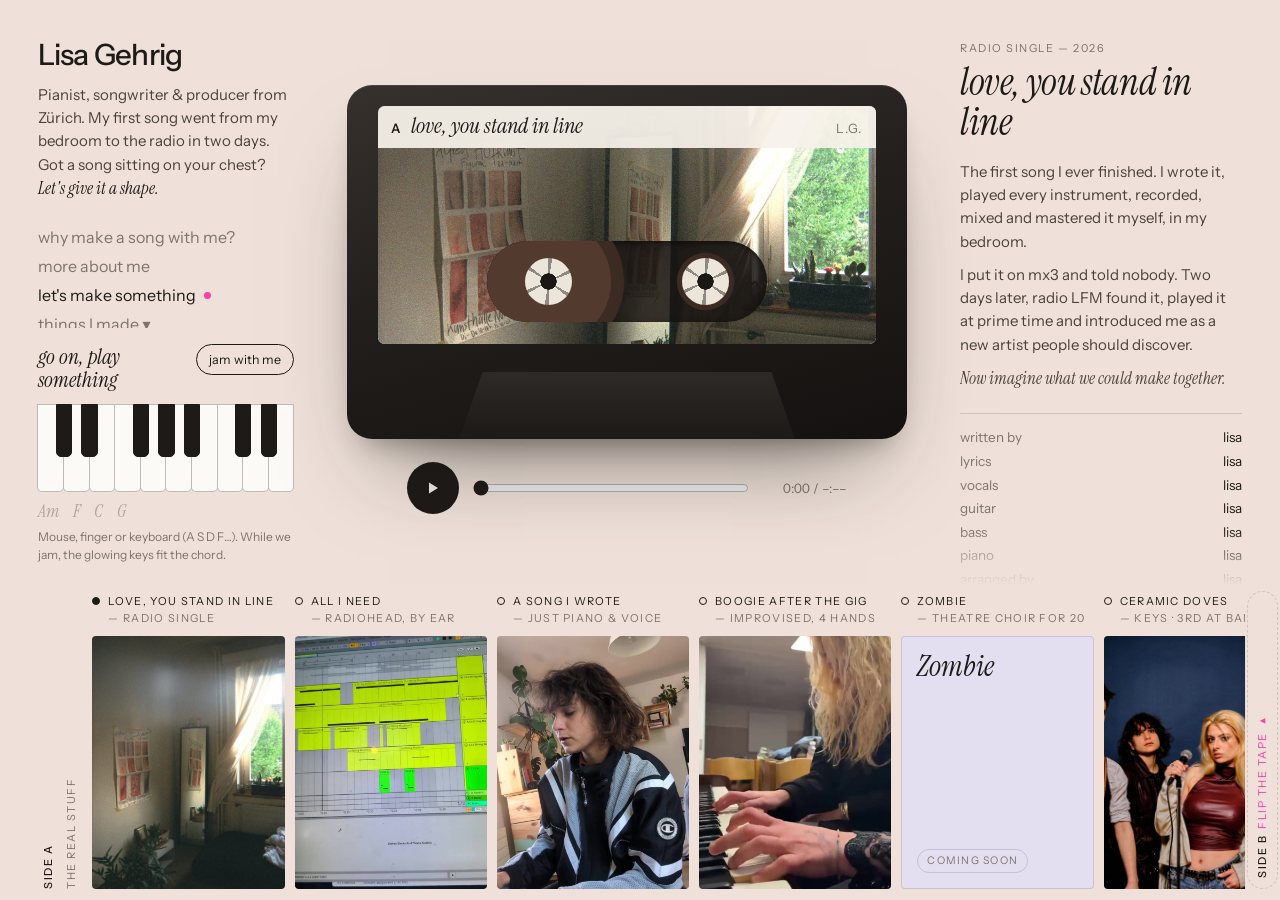
==== commit 69defc48: "Music page: "why make a song with me?" and a more confident side A - new sheet (first in the menu): " ====
--- a/index.html
+++ b/index.html
@@ -8,7 +8,7 @@
   <meta name="author" content="Lisa Gehrig">
   <meta property="og:title" content="Lisa Gehrig: let's make music">
   <meta property="og:description" content="Pianist, songwriter and bedroom producer from Zürich. My first song went from my bedroom to the radio in two days. Let's make something together.">
-  <link rel="icon" type="image/png" href="../icon.png">
+  <link rel="icon" type="image/png" href="lava_lamp/icon.png">
 
   <link rel="preconnect" href="https://fonts.googleapis.com">
   <link rel="preconnect" href="https://fonts.gstatic.com" crossorigin>
@@ -24,13 +24,14 @@
     <h1 class="name">Lisa Gehrig</h1>
 
     <p class="intro">
-      Pianist, songwriter &amp; bedroom producer from Zürich.
-      I hear a song, take it apart by ear, and then jam with it.
+      Pianist, songwriter &amp; producer from Zürich.
       My first song went from my bedroom to the radio in two days.
-      <em>Wanna make something?</em>
+      Got a song sitting on your chest?
+      <em>Let's give it a shape.</em>
     </p>
 
     <nav class="menu" aria-label="Menu">
+      <button type="button" data-open="why">why make a song with me?</button>
       <button type="button" data-open="about">more about me</button>
       <button type="button" data-open="together" class="menu__hot">let's make something</button>
       <a href="#strip">things I made <span aria-hidden="true">▾</span></a>
@@ -67,6 +68,50 @@
 <audio id="song" preload="metadata"></audio>
 
 
+<!-- ===== SHEET: why make a song with me ===== -->
+<dialog class="sheet" id="why" aria-labelledby="why-title">
+  <div class="sheet__inner">
+    <button type="button" class="sheet__close" data-close>close</button>
+
+    <h2 class="sheet__title" id="why-title">why make a song with me?</h2>
+
+    <p class="sheet__lead">
+      So many people carry a story or a feeling that wants to become a song.
+      A melody hummed on the way home, a few lines in a notes app, a chorus
+      that won't leave you alone. Most of them never get a form.
+    </p>
+    <p>
+      Helping people give it one has been my dream for years. Sitting down
+      together and finding the song that's already in there: the chords, the
+      melody, the words that are actually true.
+    </p>
+
+    <h3 class="sheet__sub">how it works</h3>
+    <dl class="facts">
+      <div><dt>you bring</dt><dd>a feeling, a story, a voice memo, half a chorus. Anything.</dd></div>
+      <div><dt>we explore</dt><dd>playfully, without judgement. We try things, keep what feels true, let go of the rest.</dd></div>
+      <div><dt>we shape it</dt><dd>layer by layer, until a vague idea becomes something specific you can hold, play and send to people.</dd></div>
+    </dl>
+
+    <h3 class="sheet__sub">why with me</h3>
+    <dl class="facts">
+      <div><dt>by ear</dt><dd>I hear harmony fast, so we spend our time on your song, not on theory.</dd></div>
+      <div><dt>start to finish</dt><dd>writing, arranging, recording, mixing, mastering: all in one place.</dd></div>
+      <div><dt>psychology</dt><dd>I'm doing my master's at UZH. I care about making a space where honest feelings are welcome.</dd></div>
+      <div><dt>free</dt><dd>I don't charge for this. I do it because I love it.</dd></div>
+    </dl>
+
+    <p class="sheet__aside">
+      AI can generate a song in seconds now. But so much of the joy is in the
+      craft: in the process, in hearing music turn into an experience, layer by
+      layer. I'd love to share that with you.
+    </p>
+
+    <button type="button" class="cta" data-open="together">let's make something <span aria-hidden="true">→</span></button>
+  </div>
+</dialog>
+
+
 <!-- ===== SHEET: more about me ===== -->
 <dialog class="sheet" id="about" aria-labelledby="about-title">
   <div class="sheet__inner">
@@ -86,6 +131,7 @@
 
     <h3 class="sheet__sub">with other people</h3>
     <dl class="facts">
+      <div><dt>studies</dt><dd>master's in psychology at UZH</dd></div>
       <div><dt>band</dt><dd>keys &amp; backing vocals in <em>Ceramic Doves</em></dd></div>
       <div><dt>band-it 2025</dt><dd>3rd place</dd></div>
       <div><dt>coaching</dt><dd>Moritz von Tobel, through Vorstadt Sounds' VSS Bounce</dd></div>
@@ -108,9 +154,10 @@
     <button type="button" class="sheet__close" data-close>close</button>
 
     <h2 class="sheet__title" id="together-title">let's make something.</h2>
-    <p>Pick whatever sounds fun. Any combination works:</p>
+    <p>Pick whatever sounds right. Any combination works, and it's free.</p>
 
     <div class="chips" id="chips">
+      <button type="button" class="chip" aria-pressed="false">turn my idea into a song</button>
       <button type="button" class="chip" aria-pressed="false">co-write a song</button>
       <button type="button" class="chip" aria-pressed="false">produce a track</button>
       <button type="button" class="chip" aria-pressed="false">play keys in a band</button>
@@ -122,7 +169,8 @@
     <a class="cta" id="write-me" href="mailto:kontakt@lisa-gehrig.ch">write me <span aria-hidden="true">→</span></a>
 
     <p class="sheet__aside">
-      Or send me a song you love. I'll take it apart by ear and we jam on it.
+      A voice memo, a few lines in your notes app, a feeling you can't name yet:
+      that's plenty to start with.
     </p>
 
     <p class="sheet__small">
--- a/style.css
+++ b/style.css
@@ -700,6 +700,8 @@
   color: var(--muted);
 }
 .sheet__aside { color: var(--ink-soft); }
+.sheet__lead { font: italic 400 clamp(20px, 2.4vw, 24px)/1.3 var(--serif); }
+button.cta { font: inherit; font-weight: 500; cursor: pointer; }
 .sheet__small { font-size: 13.5px; color: var(--muted); }
 
 .facts { border-top: 1px solid var(--hair); }
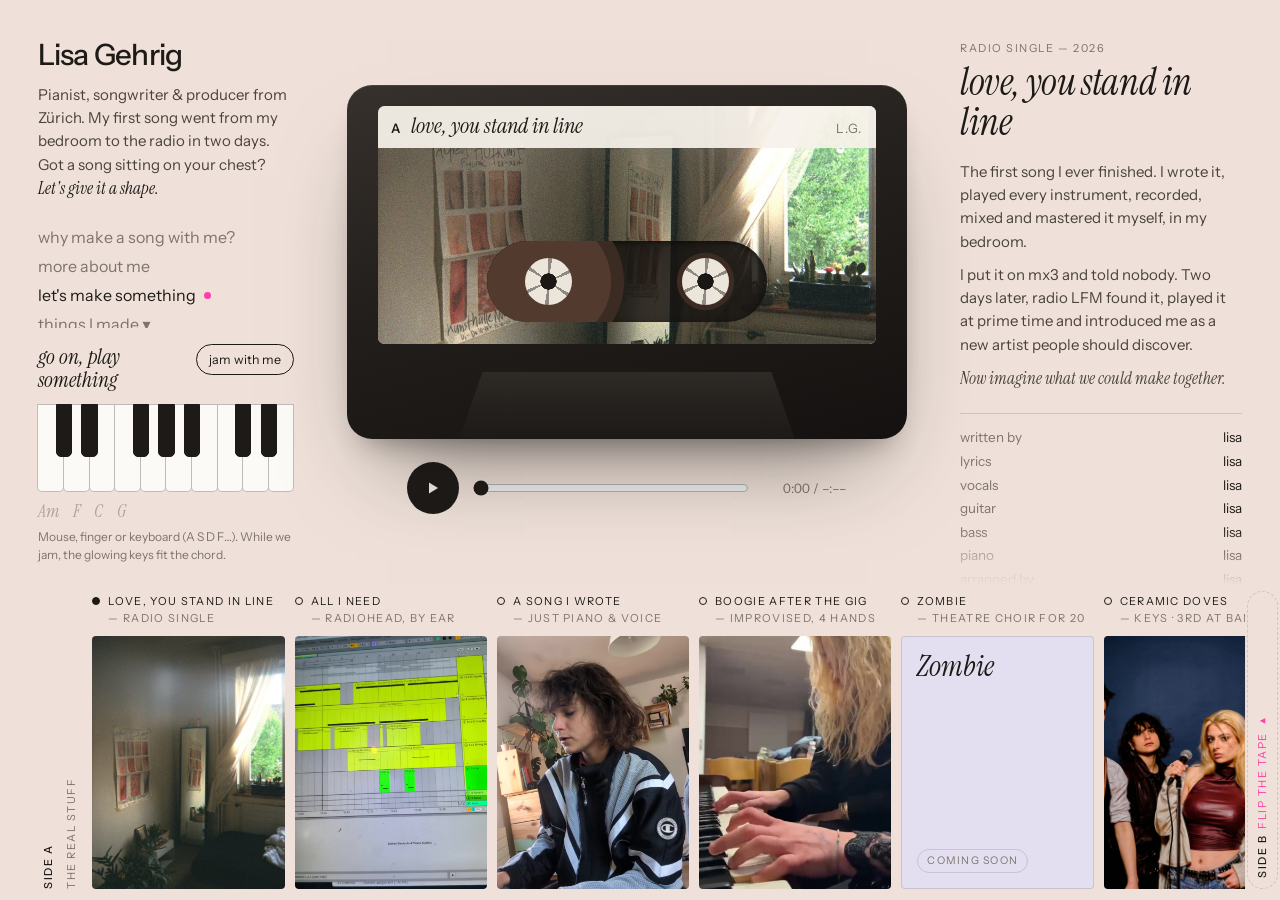
==== commit 16b5278e: "Music page: search metadata and the technical side - title, description and keywords (English + Germ" ====
--- a/index.html
+++ b/index.html
@@ -3,11 +3,34 @@
 <head>
   <meta charset="utf-8">
   <meta name="viewport" content="width=device-width, initial-scale=1">
-  <title>Lisa Gehrig: let's make music</title>
-  <meta name="description" content="Lisa Gehrig: pianist, songwriter and bedroom producer from Zürich. Co-writing, production, keys for your band. Let's make something together.">
+  <title>Lisa Gehrig: songwriter, pianist &amp; producer in Zürich. Let's make your song.</title>
+  <meta name="description" content="Lisa Gehrig, songwriter, pianist and producer from Zürich. Got a song idea, a feeling or a voice memo? Let's turn it into a real song together: co-writing, arranging, recording, mixing and mastering. For free.">
   <meta name="author" content="Lisa Gehrig">
-  <meta property="og:title" content="Lisa Gehrig: let's make music">
-  <meta property="og:description" content="Pianist, songwriter and bedroom producer from Zürich. My first song went from my bedroom to the radio in two days. Let's make something together.">
+  <meta name="keywords" content="Lisa Gehrig, Lisa Gerig, lisa gehrig, lisagehrig, Lisa Gehrig Musik, Lisa Gehrig Piano, Lisa Gehrig Ceramic Doves, Lisa Gehrig UZH, Lisa Gehrig Psychologie, songwriter Zürich, co-writer Zürich, music producer Zürich, pianist Zürich, keyboarder Zürich, Songwriterin Zürich, Pianistin Zürich, Keyboarderin, Musikproduzentin Zürich, Song schreiben lassen, Songidee umsetzen, eigenen Song aufnehmen, Song produzieren Zürich, Mixing Mastering Zürich, love you stand in line">
+  <link rel="canonical" href="https://lisa-gehrig.ch/">
+
+  <!-- what WhatsApp, Instagram & co. show when someone shares the link -->
+  <meta property="og:type" content="website">
+  <meta property="og:url" content="https://lisa-gehrig.ch/">
+  <meta property="og:title" content="Lisa Gehrig: let's make your song">
+  <meta property="og:description" content="Got a song sitting on your chest? Songwriter, pianist and producer from Zürich. My first song went from my bedroom to the radio in two days. Let's make something together.">
+  <meta property="og:image" content="https://lisa-gehrig.ch/media/bedroom.jpg">
+  <meta name="twitter:card" content="summary_large_image">
+
+  <!-- tells Google who this page is about -->
+  <script type="application/ld+json">
+  {
+    "@context": "https://schema.org",
+    "@type": "Person",
+    "name": "Lisa Gehrig",
+    "url": "https://lisa-gehrig.ch/",
+    "jobTitle": "Songwriter, pianist and music producer",
+    "address": { "@type": "PostalAddress", "addressLocality": "Zürich", "addressCountry": "CH" },
+    "alumniOf": { "@type": "CollegeOrUniversity", "name": "Universität Zürich" },
+    "memberOf": { "@type": "MusicGroup", "name": "Ceramic Doves" },
+    "sameAs": ["https://mx3.ch/lisagehrig"]
+  }
+  </script>
   <link rel="icon" type="image/png" href="lava_lamp/icon.png">
 
   <link rel="preconnect" href="https://fonts.googleapis.com">
@@ -97,6 +120,7 @@
     <dl class="facts">
       <div><dt>by ear</dt><dd>I hear harmony fast, so we spend our time on your song, not on theory.</dd></div>
       <div><dt>start to finish</dt><dd>writing, arranging, recording, mixing, mastering: all in one place.</dd></div>
+      <div><dt>the technical side</dt><dd>microphones, recording, the music software, mixing: I take care of the tech, so you can focus on what you want to say.</dd></div>
       <div><dt>psychology</dt><dd>I'm doing my master's at UZH. I care about making a space where honest feelings are welcome.</dd></div>
       <div><dt>free</dt><dd>I don't charge for this. I do it because I love it.</dd></div>
     </dl>
@@ -160,6 +184,7 @@
       <button type="button" class="chip" aria-pressed="false">turn my idea into a song</button>
       <button type="button" class="chip" aria-pressed="false">co-write a song</button>
       <button type="button" class="chip" aria-pressed="false">produce a track</button>
+      <button type="button" class="chip" aria-pressed="false">record &amp; mix my song</button>
       <button type="button" class="chip" aria-pressed="false">play keys in a band</button>
       <button type="button" class="chip" aria-pressed="false">arrange a choir</button>
       <button type="button" class="chip" aria-pressed="false">make music for theatre or film</button>
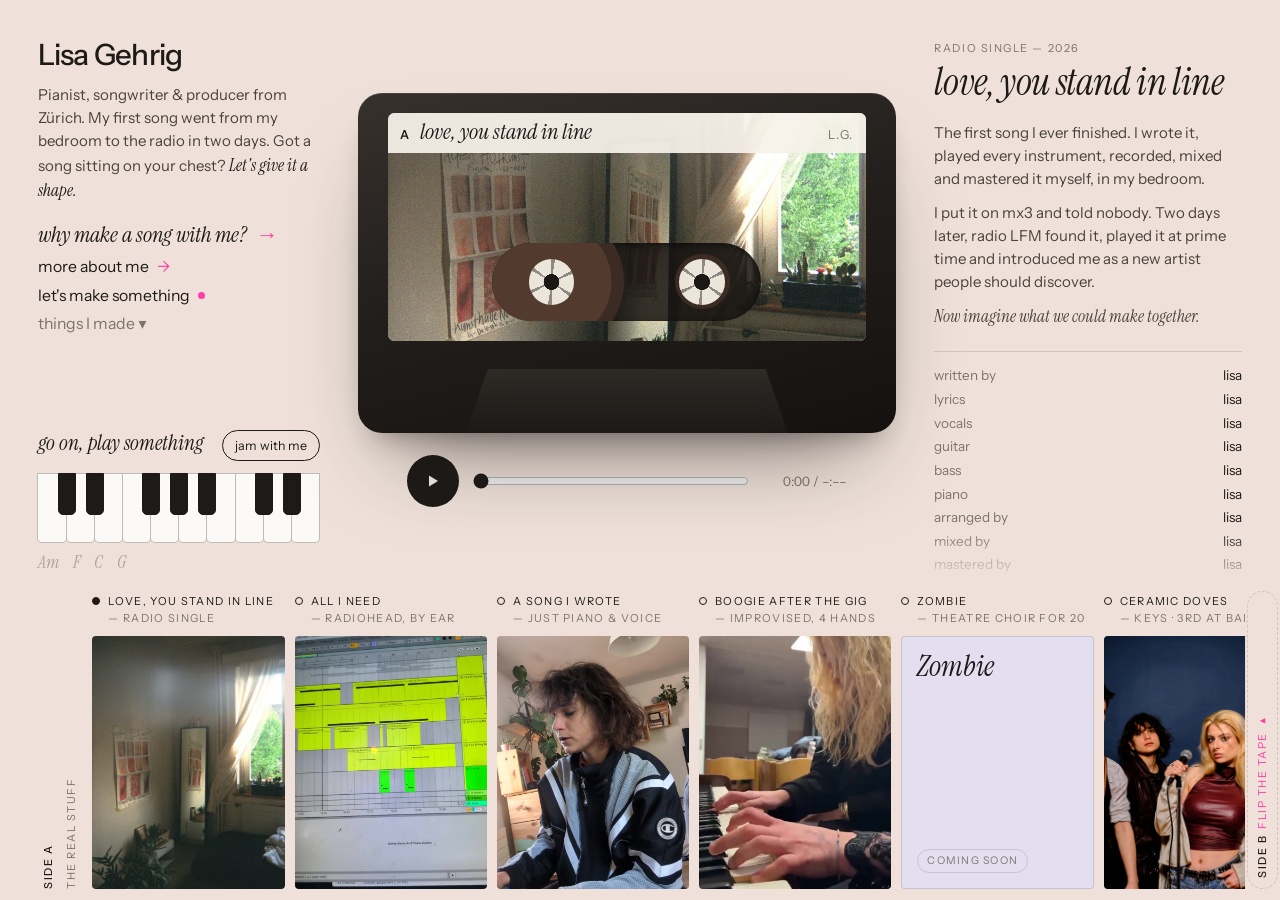
==== commit 8fc80bc0: "Music page: wider side columns, stronger menu links - left and right columns grow on big screens, te" ====
--- a/index.html
+++ b/index.html
@@ -54,8 +54,8 @@
     </p>
 
     <nav class="menu" aria-label="Menu">
-      <button type="button" data-open="why">why make a song with me?</button>
-      <button type="button" data-open="about">more about me</button>
+      <button type="button" data-open="why" class="menu__big">why make a song with me?</button>
+      <button type="button" data-open="about" class="menu__more">more about me</button>
       <button type="button" data-open="together" class="menu__hot">let's make something</button>
       <a href="#strip">things I made <span aria-hidden="true">▾</span></a>
     </nav>
--- a/style.css
+++ b/style.css
@@ -28,8 +28,8 @@
   --tape: #231f1c;
 
   --pad: clamp(20px, 3vw, 46px);
-  --side: clamp(250px, 23vw, 330px);
-  --info: clamp(280px, 25vw, 380px);
+  --side: clamp(250px, 25vw, 440px);
+  --info: clamp(280px, 27vw, 480px);
   --strip: clamp(230px, 35vh, 340px);
   --cover-h: calc(var(--strip) - 62px);   /* strip minus the two label lines */
   --cover-w: calc(var(--cover-h) * 0.75); /* 3:4 cards */
@@ -50,7 +50,7 @@
   margin: 0;
   background: var(--tint);
   color: var(--ink);
-  font: 15px/1.55 var(--sans);
+  font: clamp(15px, 0.55vw + 8px, 17px)/1.55 var(--sans);
   -webkit-font-smoothing: antialiased;
   transition: background-color 0.9s var(--ease);
 }
@@ -124,12 +124,31 @@
   gap: 4px;
 }
 .menu > * {
-  font-size: 16px;
+  font-size: 1.05em;
   color: var(--muted);
   text-decoration: none;
   transition: color 0.3s;
 }
 .menu > *:hover { color: var(--ink); }
+
+/* the two "get to know me" links stand out: ink colour and a little arrow */
+.menu .menu__big,
+.menu .menu__more { color: var(--ink); }
+.menu__big {
+  margin-bottom: 4px;
+  font: italic 400 clamp(22px, 1.7vw, 28px)/1.15 var(--serif) !important;
+  text-align: left;
+}
+.menu__big::after,
+.menu__more::after {
+  content: "→";
+  display: inline-block;
+  margin-left: 8px;
+  color: var(--pink);
+  transition: transform 0.3s var(--ease);
+}
+.menu__big:hover::after,
+.menu__more:hover::after { transform: translateX(4px); }
 
 /* "let's make something" gets a blinking record light */
 .menu .menu__hot { color: var(--ink); }
@@ -769,9 +788,23 @@
 }
 
 /* short laptop screens: give the screen back to the music */
-@media (min-width: 901px) and (max-height: 760px) {
+@media (min-width: 901px) and (max-height: 900px) {
   .toy__hint { display: none; }
   .keys { height: 70px; }
+  .toy { padding-top: 8px; padding-bottom: 14px; }
+  .menu { margin-top: 18px; }
+}
+@media (min-width: 901px) and (max-height: 760px) {
+  .intro { font-size: 14px; }
+  .menu > * { font-size: 15px; }
+  .menu .menu__big { font-size: 20px !important; }
+  .keys { height: 56px; }
+  .toy__chords { display: none; }
+}
+@media (min-width: 901px) and (max-height: 620px) {
+  .intro { margin-top: 8px; line-height: 1.45; }
+  .menu { margin-top: 12px; gap: 2px; }
+  .keys { height: 48px; }
 }
 
 
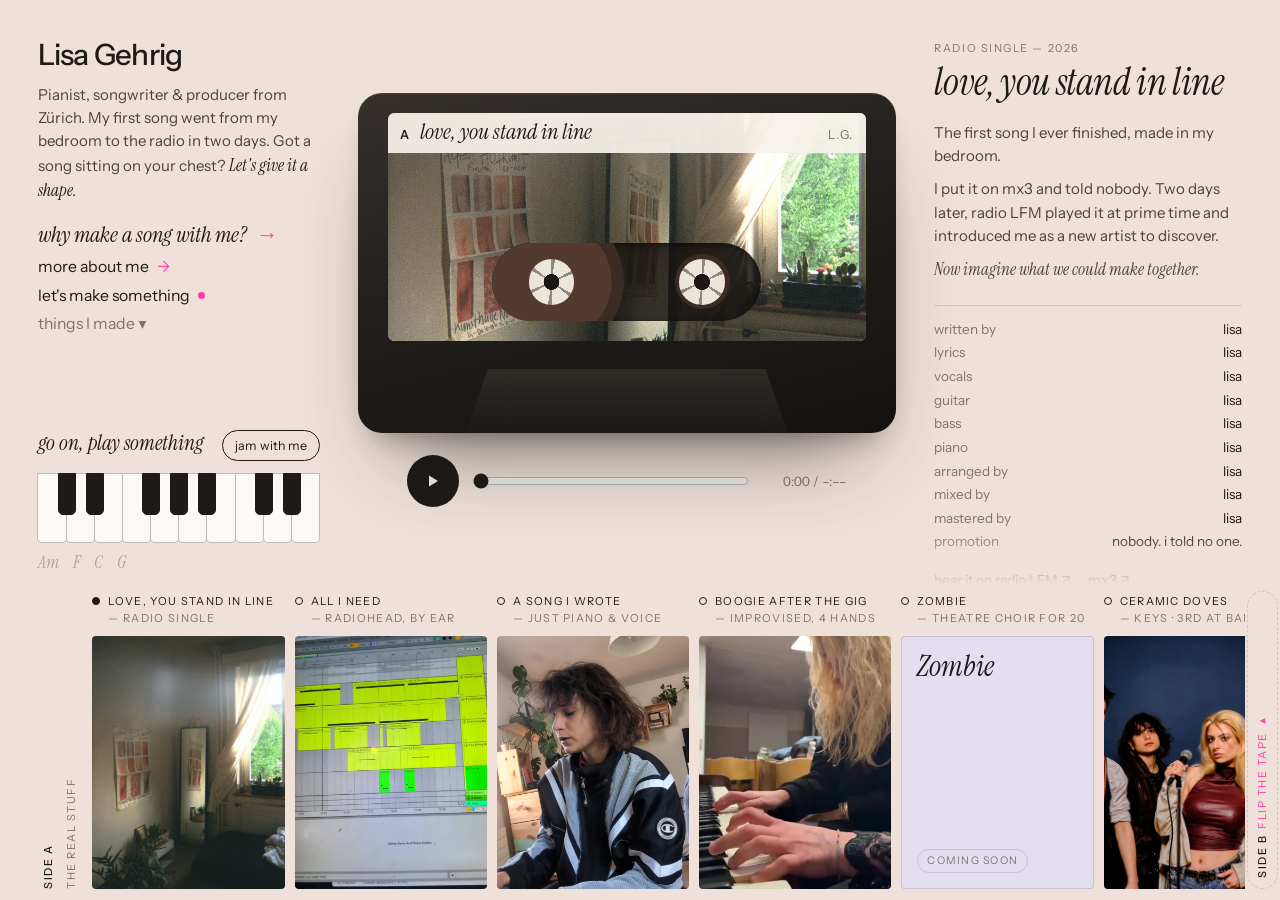
==== commit e4942c92: "Music page: more concise texts, no repetitions Each fact now lives in one place: the radio story in " ====
--- a/index.html
+++ b/index.html
@@ -100,35 +100,31 @@
 
     <p class="sheet__lead">
       So many people carry a story or a feeling that wants to become a song.
-      A melody hummed on the way home, a few lines in a notes app, a chorus
-      that won't leave you alone. Most of them never get a form.
+      Most of them never get a form.
     </p>
     <p>
-      Helping people give it one has been my dream for years. Sitting down
-      together and finding the song that's already in there: the chords, the
-      melody, the words that are actually true.
+      Helping people give it one has been my dream for years: finding,
+      together, the song that's already in there.
     </p>
 
     <h3 class="sheet__sub">how it works</h3>
     <dl class="facts">
       <div><dt>you bring</dt><dd>a feeling, a story, a voice memo, half a chorus. Anything.</dd></div>
-      <div><dt>we explore</dt><dd>playfully, without judgement. We try things, keep what feels true, let go of the rest.</dd></div>
-      <div><dt>we shape it</dt><dd>layer by layer, until a vague idea becomes something specific you can hold, play and send to people.</dd></div>
+      <div><dt>we explore</dt><dd>playfully and without judgement. We keep what feels true.</dd></div>
+      <div><dt>we shape it</dt><dd>layer by layer, until the vague idea is a song you can play and share.</dd></div>
     </dl>
 
     <h3 class="sheet__sub">why with me</h3>
     <dl class="facts">
       <div><dt>by ear</dt><dd>I hear harmony fast, so we spend our time on your song, not on theory.</dd></div>
-      <div><dt>start to finish</dt><dd>writing, arranging, recording, mixing, mastering: all in one place.</dd></div>
-      <div><dt>the technical side</dt><dd>microphones, recording, the music software, mixing: I take care of the tech, so you can focus on what you want to say.</dd></div>
-      <div><dt>psychology</dt><dd>I'm doing my master's at UZH. I care about making a space where honest feelings are welcome.</dd></div>
-      <div><dt>free</dt><dd>I don't charge for this. I do it because I love it.</dd></div>
+      <div><dt>start to finish</dt><dd>writing, arranging, recording, mixing, mastering. I handle the tech, you focus on what you want to say.</dd></div>
+      <div><dt>psychology</dt><dd>I'm doing my master's at UZH. Honest feelings are welcome here.</dd></div>
+      <div><dt>free</dt><dd>I do this because I love it.</dd></div>
     </dl>
 
     <p class="sheet__aside">
-      AI can generate a song in seconds now. But so much of the joy is in the
-      craft: in the process, in hearing music turn into an experience, layer by
-      layer. I'd love to share that with you.
+      AI can generate a song in seconds now. But the joy is in the craft:
+      hearing music slowly become an experience. I'd love to share that with you.
     </p>
 
     <button type="button" class="cta" data-open="together">let's make something <span aria-hidden="true">→</span></button>
@@ -144,24 +140,19 @@
     <h2 class="sheet__title" id="about-title">more about me</h2>
 
     <p>
-      I'm Lisa. I play piano, a lot. Also some guitar and ukulele, a bit of
-      bass and drums, and I sing.
+      I play piano, a lot. Also some guitar and ukulele, a bit of bass and
+      drums, and I sing.
     </p>
     <p>
       My favourite game: put on a random song, take it apart by ear as fast as
-      I can (chords, inversions, melodies, countermelodies), play it back, and
-      then jam with it.
-    </p>
-
-    <h3 class="sheet__sub">with other people</h3>
+      I can (chords, inversions, melodies, countermelodies), then jam with it.
+    </p>
+
+    <h3 class="sheet__sub">in short</h3>
     <dl class="facts">
       <div><dt>studies</dt><dd>master's in psychology at UZH</dd></div>
-      <div><dt>band</dt><dd>keys &amp; backing vocals in <em>Ceramic Doves</em></dd></div>
-      <div><dt>band-it 2025</dt><dd>3rd place</dd></div>
-      <div><dt>coaching</dt><dd>Moritz von Tobel, through Vorstadt Sounds' VSS Bounce</dd></div>
-      <div><dt>stages</dt><dd>Openair Greifensee, Moods, Althörnli Openair, Powerplay Nights, Vorstadt Sounds Festival</dd></div>
-      <div><dt>theatre</dt><dd>choir for a 20-person ensemble (an adaptation of “Zombie”) + an original song</dd></div>
-      <div><dt>solo</dt><dd>first song ever → on radio LFM two days after upload</dd></div>
+      <div><dt>band</dt><dd>keys in <em>Ceramic Doves</em>, 3rd at Band-it 2025</dd></div>
+      <div><dt>theatre</dt><dd>choir for a 20-person ensemble</dd></div>
     </dl>
 
     <figure class="sheet__photo">
@@ -178,7 +169,7 @@
     <button type="button" class="sheet__close" data-close>close</button>
 
     <h2 class="sheet__title" id="together-title">let's make something.</h2>
-    <p>Pick whatever sounds right. Any combination works, and it's free.</p>
+    <p>Pick whatever fits, any combination:</p>
 
     <div class="chips" id="chips">
       <button type="button" class="chip" aria-pressed="false">turn my idea into a song</button>
@@ -193,10 +184,6 @@
 
     <a class="cta" id="write-me" href="mailto:kontakt@lisa-gehrig.ch">write me <span aria-hidden="true">→</span></a>
 
-    <p class="sheet__aside">
-      A voice memo, a few lines in your notes app, a feeling you can't name yet:
-      that's plenty to start with.
-    </p>
 
     <p class="sheet__small">
       <a href="mailto:kontakt@lisa-gehrig.ch">kontakt@lisa-gehrig.ch</a> ·
